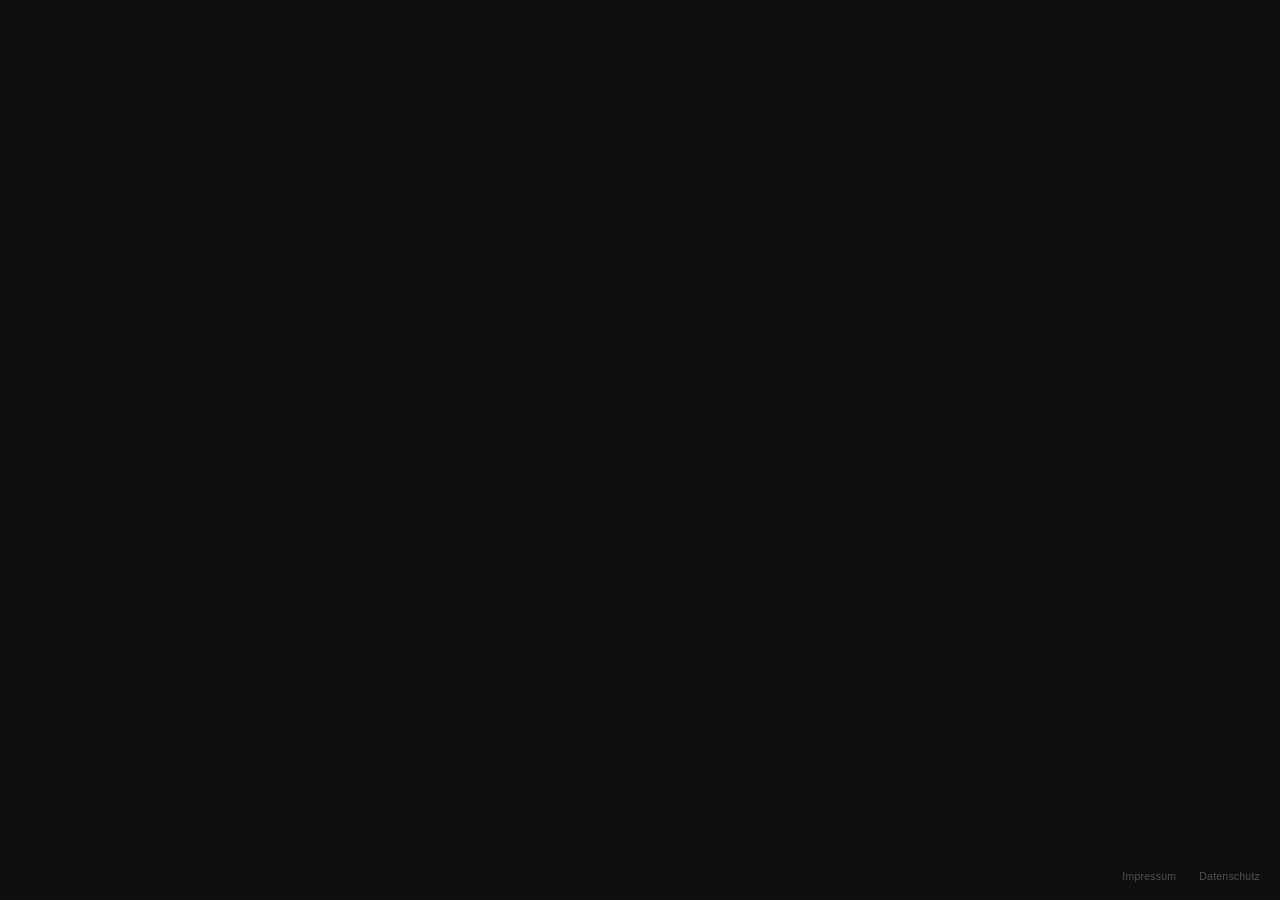
==== index.html @ 7e856eea "Personalize page-0 heading; fix image path to absolute" ====
﻿<!DOCTYPE html>
<html lang="de">
<head>
<meta charset="UTF-8">
<meta name="viewport" content="width=device-width, initial-scale=1.0">
<title>Moritz Steinbach — Können · Dürfen · Wollen</title>
<meta name="description" content="Ein ehrlicher Blick auf Ihre KI-Initiativen. 40 Minuten, kein Pitch.">
<style>
  @font-face {
    font-family: 'Inter';
    font-style: normal;
    font-display: swap;
    font-weight: 100 900;
    src: url('fonts/inter-latin-ext-wght-normal.woff2') format('woff2-variations');
    unicode-range: U+0100-02BA,U+02BD-02C5,U+02C7-02CC,U+02CE-02D7,U+02DD-02FF,U+0304,U+0308,U+0329,U+1D00-1DBF,U+1E00-1E9F,U+1EF2-1EFF,U+2020,U+20A0-20AB,U+20AD-20C0,U+2113,U+2C60-2C7F,U+A720-A7FF;
  }
  @font-face {
    font-family: 'Inter';
    font-style: normal;
    font-display: swap;
    font-weight: 100 900;
    src: url('fonts/inter-latin-wght-normal.woff2') format('woff2-variations');
    unicode-range: U+0000-00FF,U+0131,U+0152-0153,U+02BB-02BC,U+02C6,U+02DA,U+02DC,U+0304,U+0308,U+0329,U+2000-206F,U+20AC,U+2122,U+2191,U+2193,U+2212,U+2215,U+FEFF,U+FFFD;
  }
  * { margin: 0; padding: 0; box-sizing: border-box; }
  body { background: #0d0e10; transition: background-color 280ms ease; overflow: hidden; height: 100%; }
  html { height: 100%; }
  body::-webkit-scrollbar { display: none; }
  body { scrollbar-width: none; }
  #root { width: 100%; overflow-x: hidden; }
  ::selection { background: var(--sel, rgba(212,165,116,0.25)); }
  @keyframes satz-word-reveal {
    from { opacity: 0; transform: translateY(6px); }
    to   { opacity: 1; transform: translateY(0); }
  }
  @keyframes scroll-hint-bob {
    0%, 100% { transform: translateY(0); opacity: 1; }
    50%       { transform: translateY(5px); opacity: 0.6; }
  }
  @keyframes bubble-pop {
    0%   { transform: scale(0.55) translateY(8px); opacity: 0; }
    70%  { transform: scale(1.06) translateY(-2px); opacity: 1; }
    100% { transform: scale(1)    translateY(0);    opacity: 1; }
  }
  @keyframes s3-fade-up {
    from { opacity: 0; transform: translateY(28px); }
    to   { opacity: 1; transform: translateY(0); }
  }
  /* Dezenter Legal-Footer — fixed, sichtbar auf allen Pages, unaufdringlich */
  #legal-footer {
    position: fixed;
    bottom: 14px;
    right: 18px;
    z-index: 250;
    display: flex;
    align-items: center;
    gap: 8px;
    font-family: 'Inter', sans-serif;
    font-size: 10.5px;
    font-weight: 400;
    letter-spacing: 0.02em;
    color: rgba(180,175,162,0.42);
    pointer-events: auto;
    user-select: none;
  }
  #legal-footer a {
    color: inherit;
    text-decoration: none;
    transition: color 200ms ease;
    padding: 4px 2px;
  }
  #legal-footer a:hover { color: rgba(220,215,200,0.85); }
  #legal-footer span { opacity: 0.5; }
  @media (max-width: 640px) {
    #legal-footer { bottom: 8px; right: 10px; font-size: 9.5px; }
  }
</style>
</head>
<body>
<div id="root"></div>

<footer id="legal-footer" aria-label="Rechtliches">
  <a href="/impressum.html">Impressum</a>
  <span aria-hidden="true">·</span>
  <a href="/datenschutz.html">Datenschutz</a>
</footer>

<script src="js/react.production.min.js"></script>
<script src="js/react-dom.production.min.js"></script>
<script src="js/app.js?v=3"></script>
</body>
</html>
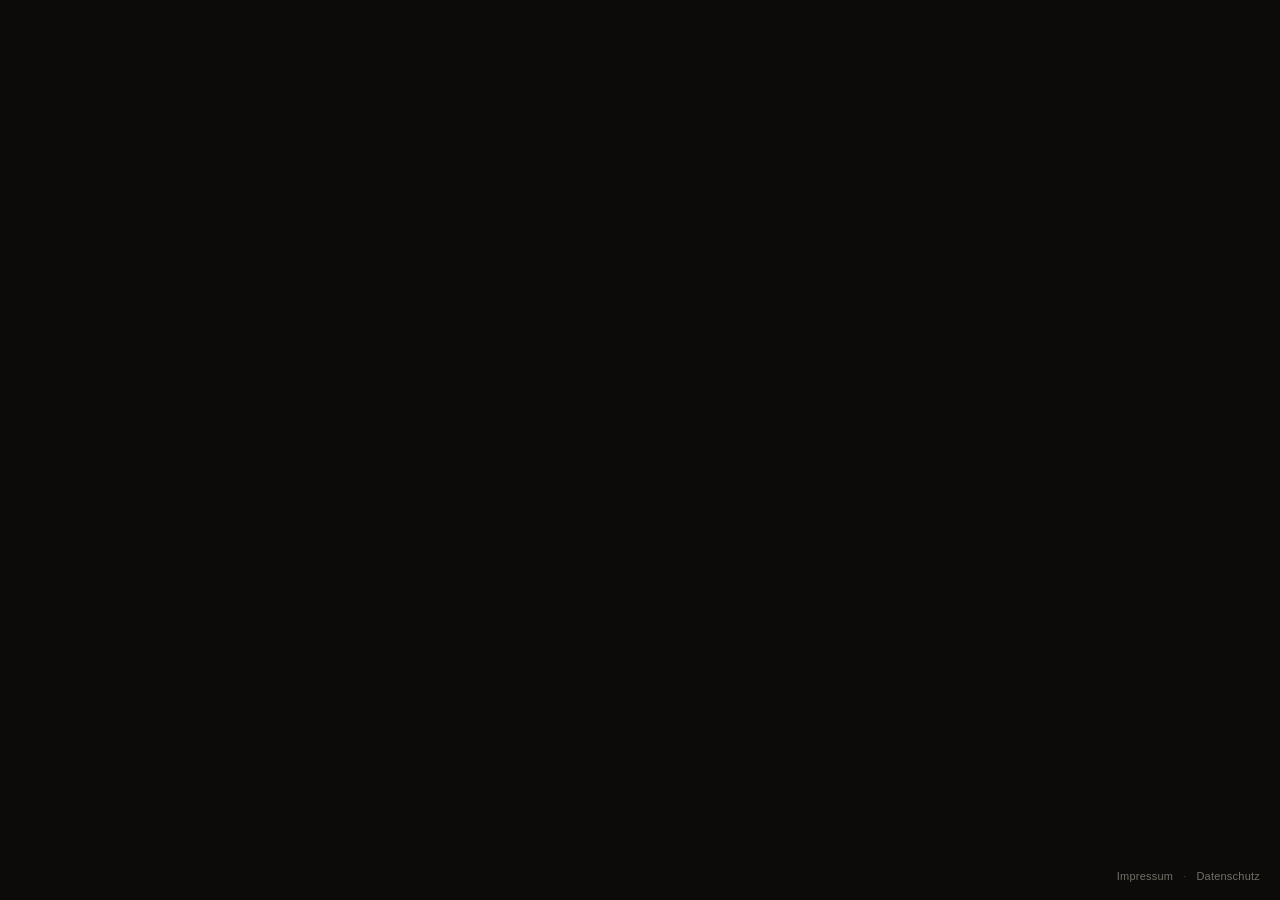
==== commit d657766f: "Design refinements: amber/gold theme, improved typography, subtle gradient - Switch default theme fr" ====
--- a/index.html
+++ b/index.html
@@ -23,7 +23,7 @@
     unicode-range: U+0000-00FF,U+0131,U+0152-0153,U+02BB-02BC,U+02C6,U+02DA,U+02DC,U+0304,U+0308,U+0329,U+2000-206F,U+20AC,U+2122,U+2191,U+2193,U+2212,U+2215,U+FEFF,U+FFFD;
   }
   * { margin: 0; padding: 0; box-sizing: border-box; }
-  body { background: #0d0e10; transition: background-color 280ms ease; overflow: hidden; height: 100%; }
+  body { background: #0c0b09; transition: background-color 280ms ease; overflow: hidden; height: 100%; }
   html { height: 100%; }
   body::-webkit-scrollbar { display: none; }
   body { scrollbar-width: none; }
@@ -56,10 +56,10 @@
     align-items: center;
     gap: 8px;
     font-family: 'Inter', sans-serif;
-    font-size: 10.5px;
-    font-weight: 400;
+    font-size: 11px;
+    font-weight: 500;
     letter-spacing: 0.02em;
-    color: rgba(180,175,162,0.42);
+    color: rgba(180,175,162,0.62);
     pointer-events: auto;
     user-select: none;
   }
@@ -69,7 +69,7 @@
     transition: color 200ms ease;
     padding: 4px 2px;
   }
-  #legal-footer a:hover { color: rgba(220,215,200,0.85); }
+  #legal-footer a:hover { color: rgba(220,215,200,0.95); }
   #legal-footer span { opacity: 0.5; }
   @media (max-width: 640px) {
     #legal-footer { bottom: 8px; right: 10px; font-size: 9.5px; }
@@ -87,6 +87,6 @@
 
 <script src="js/react.production.min.js"></script>
 <script src="js/react-dom.production.min.js"></script>
-<script src="js/app.js?v=3"></script>
+<script src="js/app.js?v=4"></script>
 </body>
 </html>
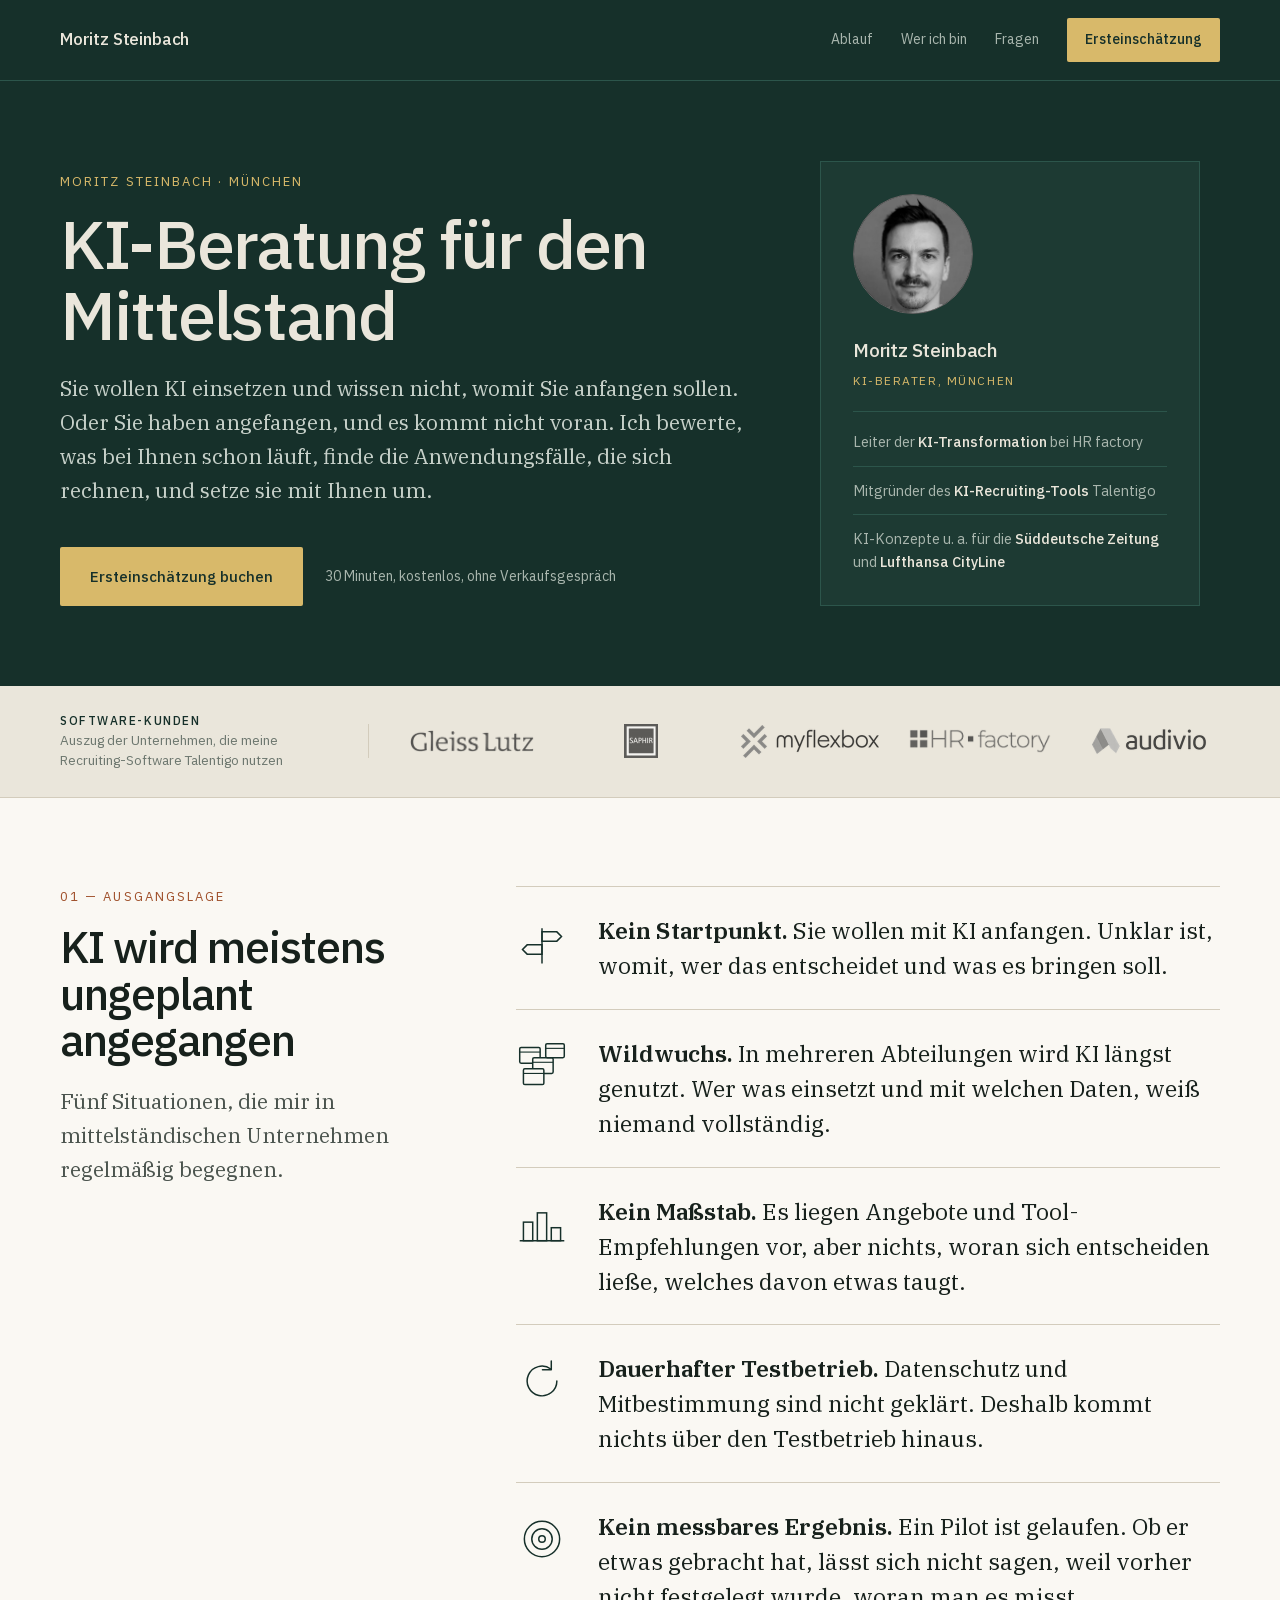
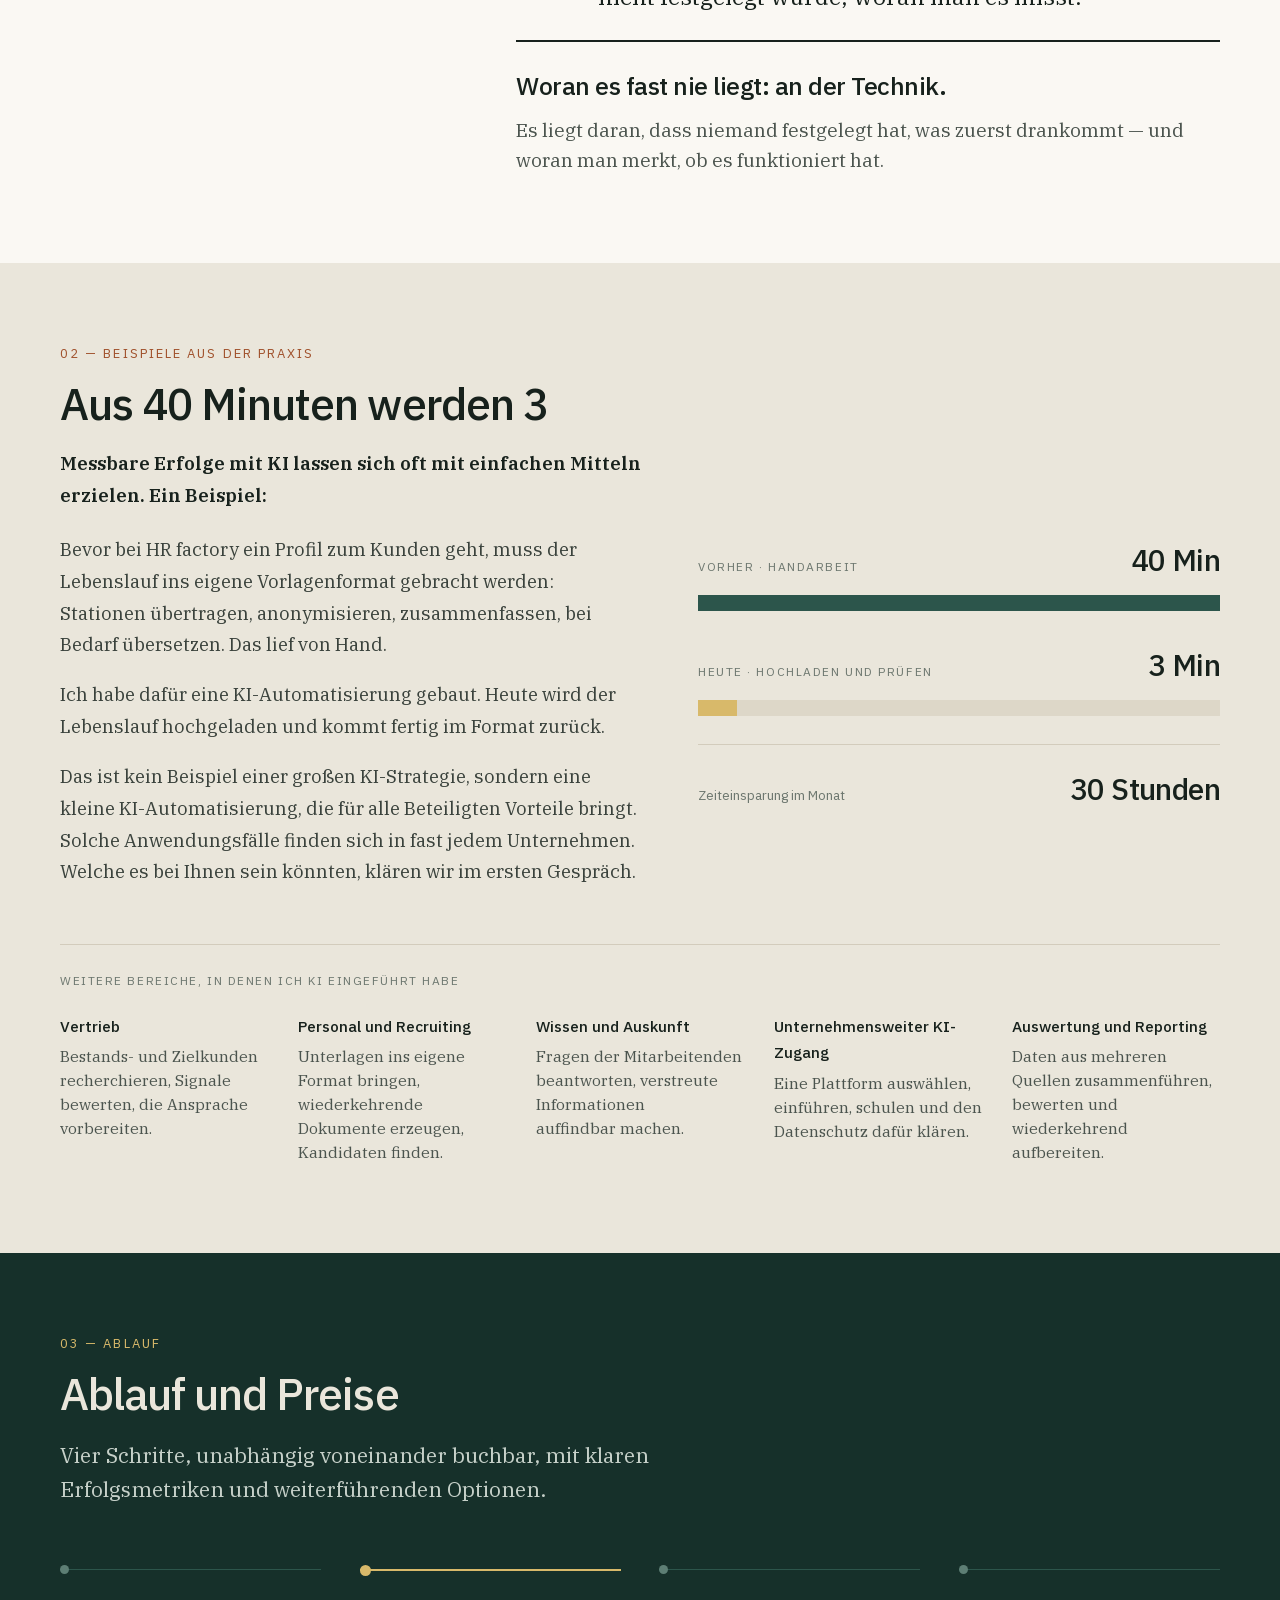
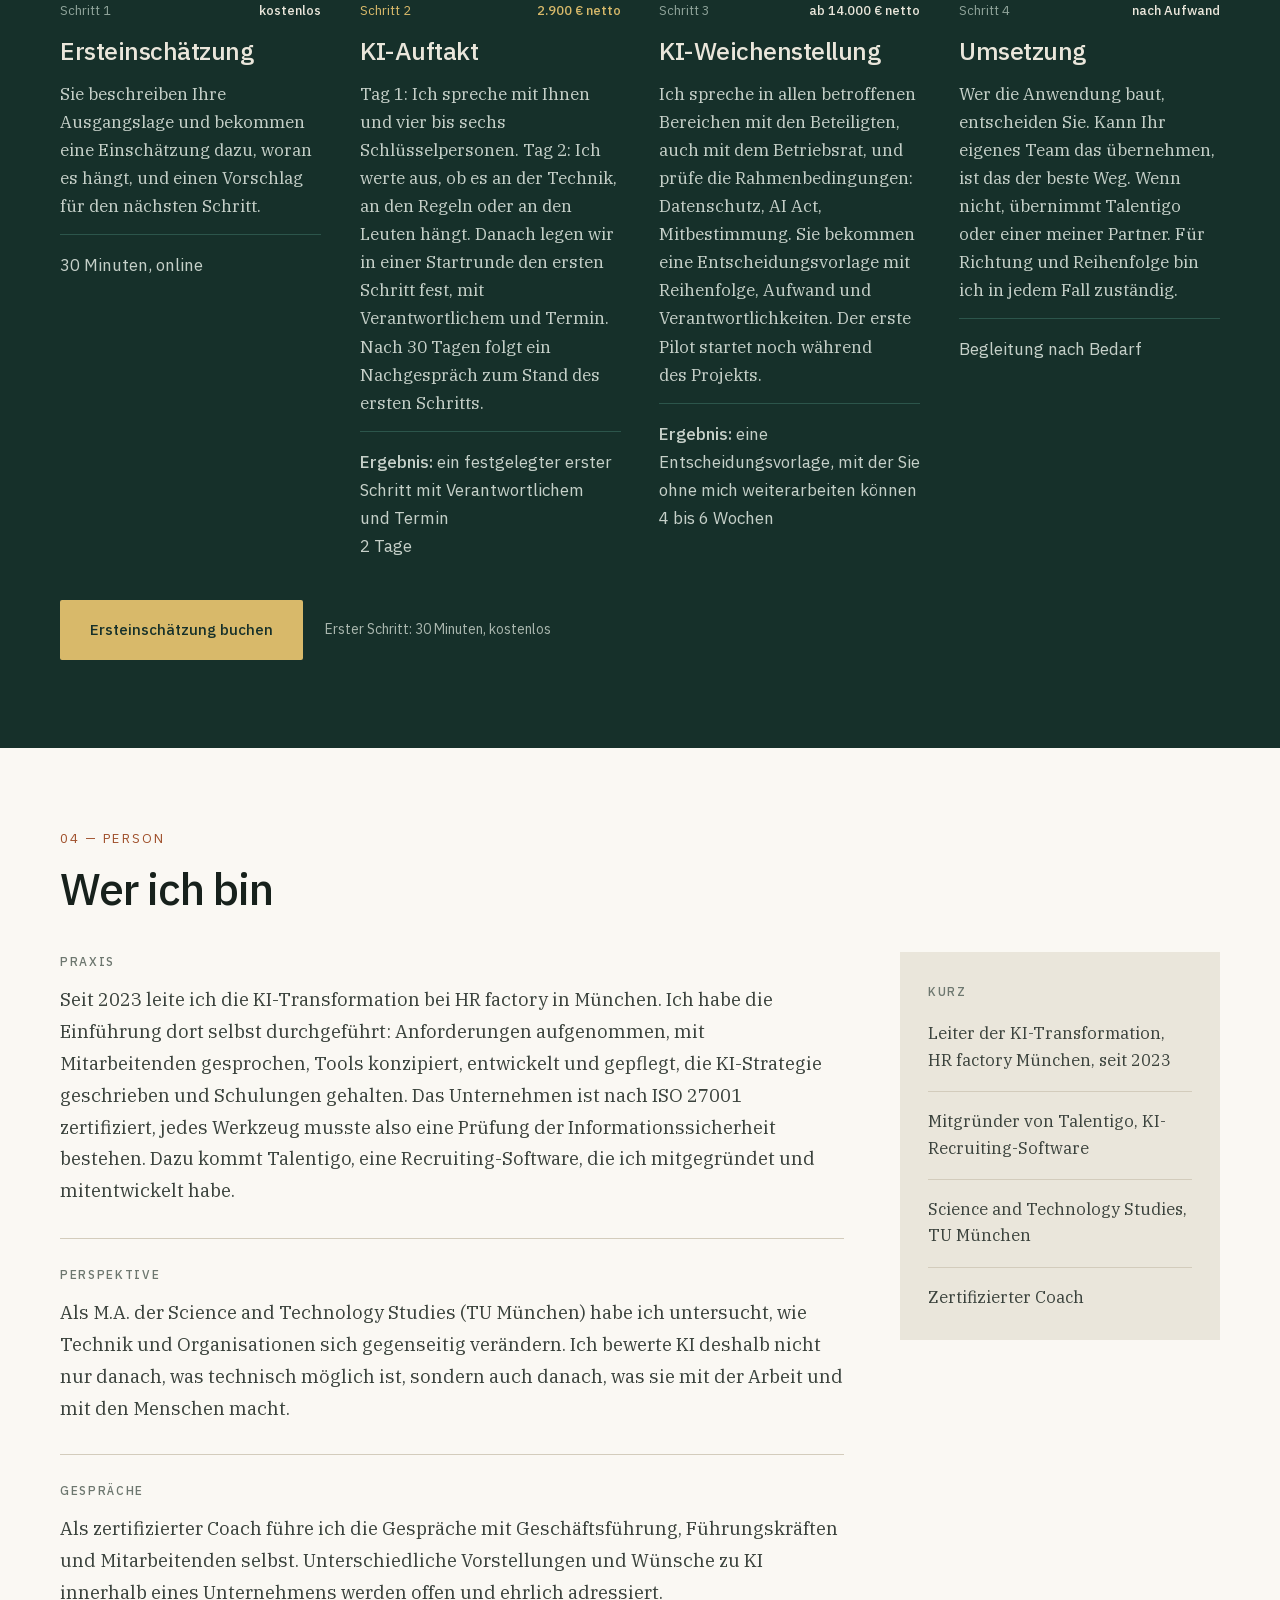
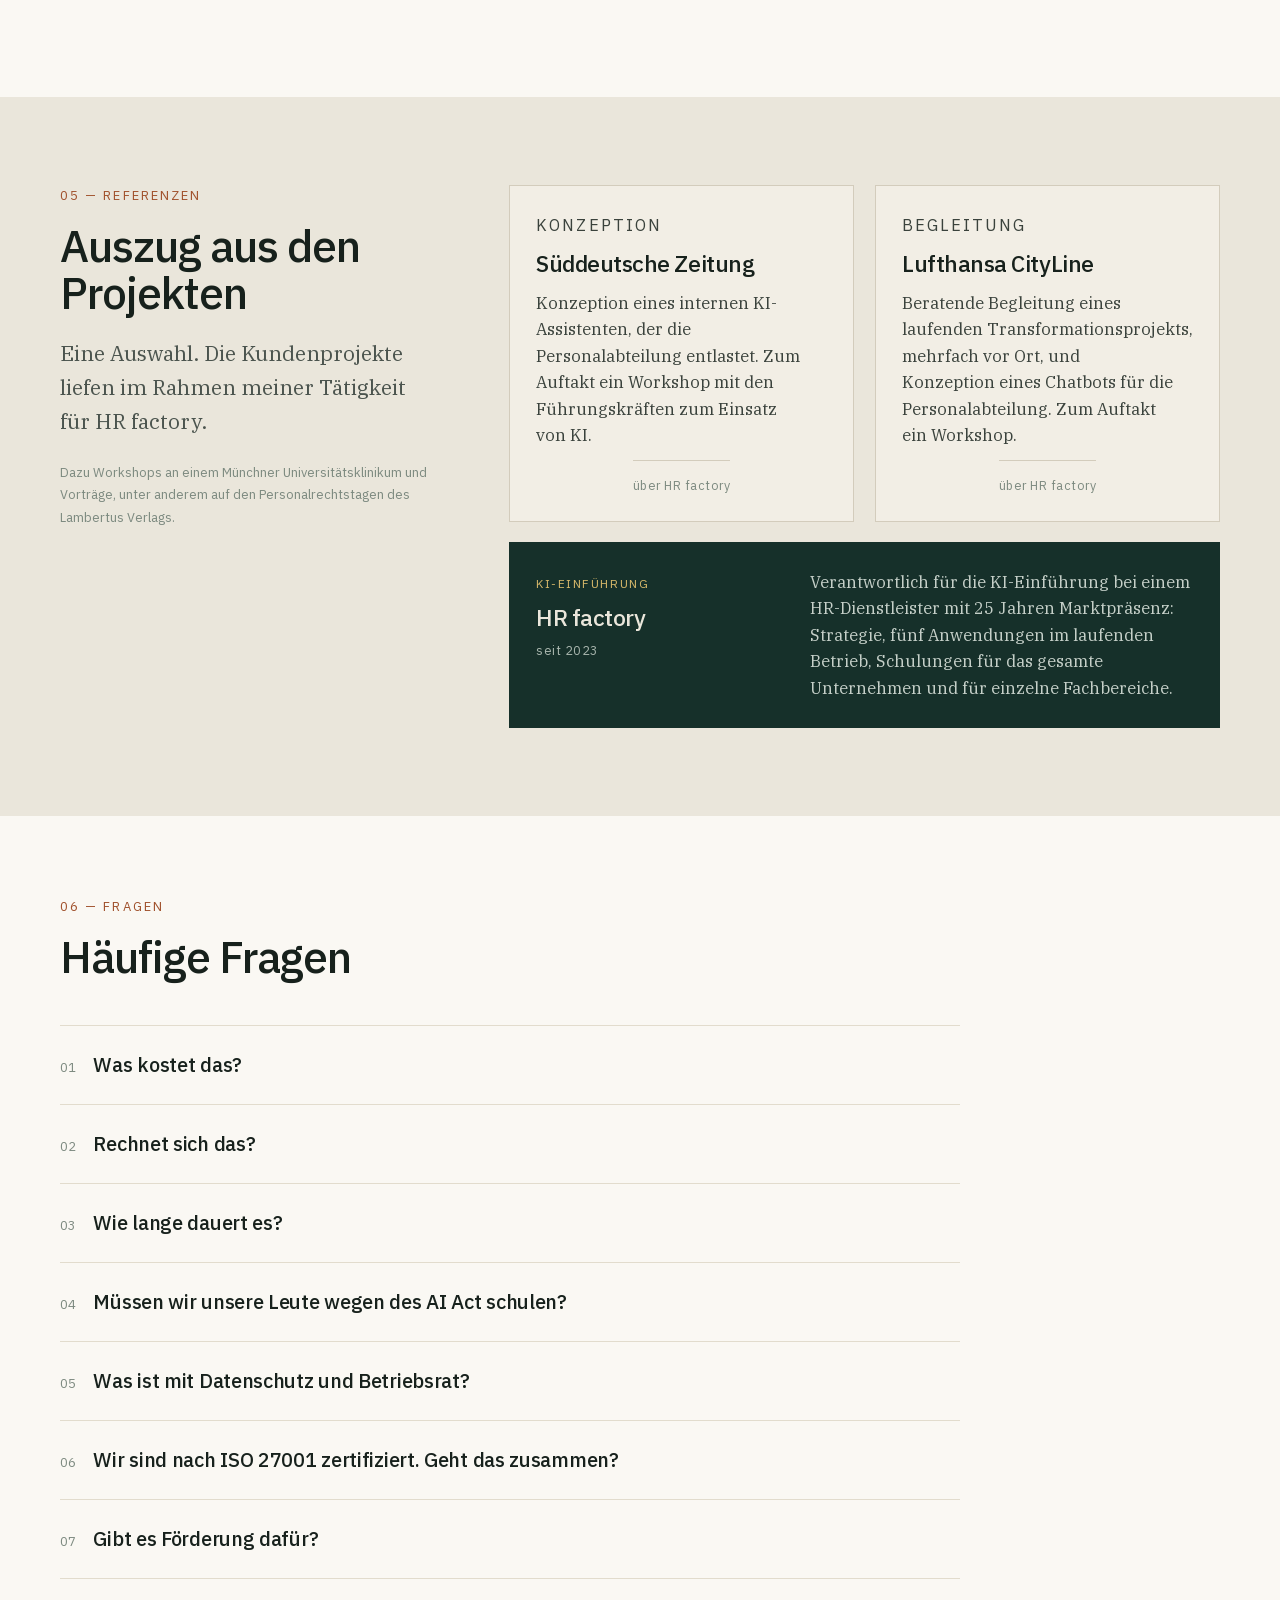
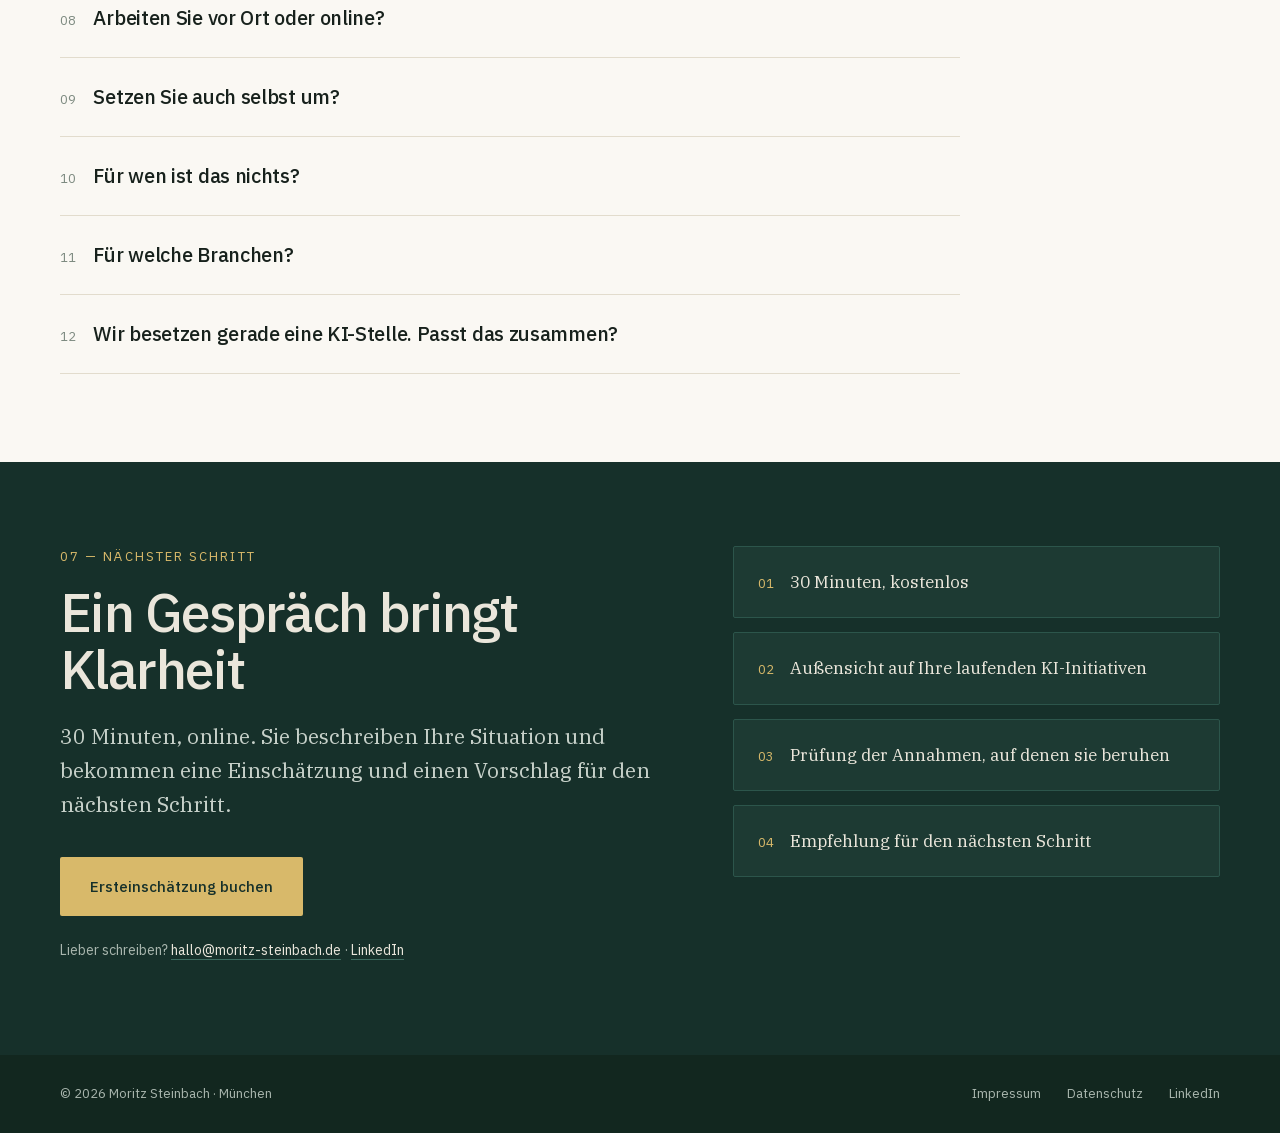
==== commit c9e265b6: "Neue Startseite: statisches HTML statt React Ersetzt die React-Fassung durch eine handgeschriebene, " ====
--- a/index.html
+++ b/index.html
@@ -1,92 +1,476 @@
-﻿<!DOCTYPE html>
+<!DOCTYPE html>
 <html lang="de">
 <head>
 <meta charset="UTF-8">
-<meta name="viewport" content="width=device-width, initial-scale=1.0">
-<title>Moritz Steinbach — Können · Dürfen · Wollen</title>
-<meta name="description" content="Ein ehrlicher Blick auf Ihre KI-Initiativen. 40 Minuten, kein Pitch.">
-<style>
-  @font-face {
-    font-family: 'Inter';
-    font-style: normal;
-    font-display: swap;
-    font-weight: 100 900;
-    src: url('fonts/inter-latin-ext-wght-normal.woff2') format('woff2-variations');
-    unicode-range: U+0100-02BA,U+02BD-02C5,U+02C7-02CC,U+02CE-02D7,U+02DD-02FF,U+0304,U+0308,U+0329,U+1D00-1DBF,U+1E00-1E9F,U+1EF2-1EFF,U+2020,U+20A0-20AB,U+20AD-20C0,U+2113,U+2C60-2C7F,U+A720-A7FF;
-  }
-  @font-face {
-    font-family: 'Inter';
-    font-style: normal;
-    font-display: swap;
-    font-weight: 100 900;
-    src: url('fonts/inter-latin-wght-normal.woff2') format('woff2-variations');
-    unicode-range: U+0000-00FF,U+0131,U+0152-0153,U+02BB-02BC,U+02C6,U+02DA,U+02DC,U+0304,U+0308,U+0329,U+2000-206F,U+20AC,U+2122,U+2191,U+2193,U+2212,U+2215,U+FEFF,U+FFFD;
-  }
-  * { margin: 0; padding: 0; box-sizing: border-box; }
-  body { background: #0c0b09; transition: background-color 280ms ease; overflow: hidden; height: 100%; }
-  html { height: 100%; }
-  body::-webkit-scrollbar { display: none; }
-  body { scrollbar-width: none; }
-  #root { width: 100%; overflow-x: hidden; }
-  ::selection { background: var(--sel, rgba(212,165,116,0.25)); }
-  @keyframes satz-word-reveal {
-    from { opacity: 0; transform: translateY(6px); }
-    to   { opacity: 1; transform: translateY(0); }
-  }
-  @keyframes scroll-hint-bob {
-    0%, 100% { transform: translateY(0); opacity: 1; }
-    50%       { transform: translateY(5px); opacity: 0.6; }
-  }
-  @keyframes bubble-pop {
-    0%   { transform: scale(0.55) translateY(8px); opacity: 0; }
-    70%  { transform: scale(1.06) translateY(-2px); opacity: 1; }
-    100% { transform: scale(1)    translateY(0);    opacity: 1; }
-  }
-  @keyframes s3-fade-up {
-    from { opacity: 0; transform: translateY(28px); }
-    to   { opacity: 1; transform: translateY(0); }
-  }
-  /* Dezenter Legal-Footer — fixed, sichtbar auf allen Pages, unaufdringlich */
-  #legal-footer {
-    position: fixed;
-    bottom: 14px;
-    right: 18px;
-    z-index: 250;
-    display: flex;
-    align-items: center;
-    gap: 8px;
-    font-family: 'Inter', sans-serif;
-    font-size: 11px;
-    font-weight: 500;
-    letter-spacing: 0.02em;
-    color: rgba(180,175,162,0.62);
-    pointer-events: auto;
-    user-select: none;
-  }
-  #legal-footer a {
-    color: inherit;
-    text-decoration: none;
-    transition: color 200ms ease;
-    padding: 4px 2px;
-  }
-  #legal-footer a:hover { color: rgba(220,215,200,0.95); }
-  #legal-footer span { opacity: 0.5; }
-  @media (max-width: 640px) {
-    #legal-footer { bottom: 8px; right: 10px; font-size: 9.5px; }
-  }
-</style>
+<meta name="viewport" content="width=device-width, initial-scale=1">
+<title>KI-Beratung für den Mittelstand | Moritz Steinbach</title>
+<meta name="description" content="KI-Beratung für mittelständische Unternehmen: Analyse, woran die KI-Einführung hängt, KI-Auftakt in zwei Tagen, Ersteinschätzung kostenlos. Moritz Steinbach, München.">
+<link rel="canonical" href="https://moritz-steinbach.de/">
+<meta property="og:type" content="website">
+<meta property="og:locale" content="de_DE">
+<meta property="og:url" content="https://moritz-steinbach.de/">
+<meta property="og:title" content="KI-Beratung für den Mittelstand | Moritz Steinbach">
+<meta property="og:description" content="Analyse, woran die KI-Einführung im Unternehmen hängt. Ersteinschätzung, 30 Minuten, kostenlos.">
+<meta property="og:image" content="https://moritz-steinbach.de/images/moritz.png">
+<meta name="twitter:card" content="summary_large_image">
+<meta name="theme-color" content="#16302a">
+<link rel="icon" href="/favicon.svg" type="image/svg+xml">
+<link rel="preload" href="fonts/ibm-plex-sans.woff2" as="font" type="font/woff2" crossorigin>
+<link rel="preload" href="fonts/ibm-plex-serif-400.woff2" as="font" type="font/woff2" crossorigin>
+<link rel="stylesheet" href="css/site.css?v=6">
+<script>if("IntersectionObserver"in window&&!matchMedia("(prefers-reduced-motion:reduce)").matches){document.documentElement.classList.add("js-reveal");setTimeout(function(){if(!window.__rv)document.documentElement.classList.remove("js-reveal")},2500)}</script>
 </head>
 <body>
-<div id="root"></div>
-
-<footer id="legal-footer" aria-label="Rechtliches">
-  <a href="/impressum.html">Impressum</a>
-  <span aria-hidden="true">·</span>
-  <a href="/datenschutz.html">Datenschutz</a>
-</footer>
-
-<script src="js/react.production.min.js"></script>
-<script src="js/react-dom.production.min.js"></script>
-<script src="js/app.js?v=4"></script>
+<a class="skip-link" href="#inhalt">Zum Inhalt springen</a>
+<nav class="nav" aria-label="Hauptnavigation">
+    <div class="wrap nav-in">
+      <a class="nav-name" href="#oben">Moritz Steinbach</a>
+      <div class="nav-links">
+        <a href="#ablauf">Ablauf</a>
+        <a href="#ueber">Wer ich bin</a>
+        <a href="#faq">Fragen</a>
+        <a class="nav-cta" href="https://calendly.com/hallo-moritz-steinbach/30min" data-cal>Ersteinschätzung</a>
+      </div>
+    </div>
+  </nav>
+  <header class="dark" id="oben">
+    <div class="wrap hero-in">
+      <div class="hero-text">
+        <p class="eyebrow">Moritz Steinbach · München</p>
+        <h1>KI-Beratung für den Mittelstand</h1>
+        <p class="lead">Sie wollen KI einsetzen und wissen nicht, womit Sie anfangen sollen. Oder Sie haben angefangen, und es kommt nicht voran. Ich bewerte, was bei Ihnen schon läuft, finde die Anwendungsfälle, die sich rechnen, und setze sie mit Ihnen um.</p>
+        <div class="cta-row">
+          <a class="btn" href="https://calendly.com/hallo-moritz-steinbach/30min" data-cal>Ersteinschätzung buchen</a>
+          <span class="cta-note">30 Minuten, kostenlos, ohne Verkaufsgespräch</span>
+        </div>
+      </div>
+      <aside class="hero-card">
+        <img class="hero-avatar" src="images/moritz.webp" width="480" height="600" alt="Porträt von Moritz Steinbach">
+        <p class="hc-name">Moritz Steinbach</p>
+        <p class="hc-role">KI-Berater, München</p>
+        <p class="hc-row">Leiter der <b>KI-Transformation</b> bei HR&nbsp;factory</p>
+        <p class="hc-row">Mitgründer des <b>KI-Recruiting-Tools</b> Talentigo</p>
+        <p class="hc-row">KI-Konzepte u.&nbsp;a. für die <b>Süddeutsche Zeitung</b> und <b>Lufthansa CityLine</b></p>
+      </aside>
+    </div>
+  </header>
+
+  <section class="proof" aria-label="Software-Kunden">
+    <div class="wrap proof-wrap">
+      <div class="logo-band">
+        <p class="proof-label">Software-Kunden<br><span>Auszug der Unternehmen, die meine Recruiting-Software Talentigo nutzen</span></p>
+        <div class="logo-row">
+          <img src="images/logos/logo-gleisslutz.webp" width="124" height="22" loading="lazy" decoding="async" alt="Gleiss Lutz">
+          <img class="logo-mark" src="images/logos/logo-saphir.webp" width="34" height="34" loading="lazy" decoding="async" alt="SAPHIR">
+          <img src="images/logos/myflexbox.webp" width="138" height="33" loading="lazy" decoding="async" alt="MyFlexbox">
+          <img src="images/logos/logo-hr-factory.webp" width="170" height="28" loading="lazy" decoding="async" alt="HR factory">
+          <img src="images/logos/logo-audivio.webp" width="116" height="26" loading="lazy" decoding="async" alt="Audivio">
+        </div>
+      </div>
+    </div>
+  </section>
+
+  <main id="inhalt">
+
+  <!-- ═══ 01 AUSGANGSLAGE ═══ -->
+  <section aria-labelledby="h-lage">
+    <div class="wrap sect">
+      <div class="ref-split">
+        <div class="ref-split-l haftend">
+          <p class="eyebrow">01 — Ausgangslage</p>
+          <h2 id="h-lage">KI wird meistens ungeplant angegangen</h2>
+          <p class="lead">Fünf Situationen, die mir in mittelständischen Unternehmen regelmäßig begegnen.</p>
+        </div>
+        <div class="lagen">
+        <div class="satz">
+          <svg class="satz-ic" viewBox="0 0 56 56" width="52" height="52" fill="none"
+               stroke="currentColor" stroke-width="1.6" aria-hidden="true"><path d="M28 50V12"/><path d="M28 16h16l5 5-5 5H28z"/><path d="M28 30H12l-5 5 5 5h16z"/></svg>
+          <p><b>Kein Startpunkt.</b> Sie wollen mit KI anfangen. Unklar ist, womit, wer das entscheidet und was es bringen soll.</p>
+        </div>
+        <div class="satz">
+          <svg class="satz-ic" viewBox="0 0 56 56" width="52" height="52" fill="none"
+               stroke="currentColor" stroke-width="1.6" aria-hidden="true"><rect x="4" y="8" width="22" height="17" rx="1.5" fill="var(--cream)"/><path d="M4 13h22" stroke-width="1.2"/><rect x="18" y="19" width="22" height="17" rx="1.5" fill="var(--cream)"/><path d="M18 24h22" stroke-width="1.2"/><rect x="8" y="31" width="22" height="17" rx="1.5" fill="var(--cream)"/><path d="M8 36h22" stroke-width="1.2"/><rect x="32" y="4" width="20" height="15" rx="1.5" fill="var(--cream)"/><path d="M32 9h20" stroke-width="1.2"/></svg>
+          <p><b>Wildwuchs.</b> In mehreren Abteilungen wird KI längst genutzt. Wer was einsetzt und mit welchen Daten, weiß niemand vollständig.</p>
+        </div>
+        <div class="satz">
+          <svg class="satz-ic" viewBox="0 0 56 56" width="52" height="52" fill="none"
+               stroke="currentColor" stroke-width="1.6" aria-hidden="true"><rect x="8" y="26" width="10" height="20"/><rect x="23" y="16" width="10" height="30"/><rect x="38" y="32" width="10" height="14"/><path d="M4 46h48"/></svg>
+          <p><b>Kein Maßstab.</b> Es liegen Angebote und Tool-Empfehlungen vor, aber nichts, woran sich entscheiden ließe, welches davon etwas taugt.</p>
+        </div>
+        <div class="satz">
+          <svg class="satz-ic" viewBox="0 0 56 56" width="52" height="52" fill="none"
+               stroke="currentColor" stroke-width="1.6" aria-hidden="true"><path d="M44 28a16 16 0 1 1-6.5-12.9" stroke-linecap="round"/><path d="M38 6.5v9.5h-9.5" stroke-linecap="round" stroke-linejoin="round"/></svg>
+          <p><b>Dauerhafter Testbetrieb.</b> Datenschutz und Mitbestimmung sind nicht geklärt. Deshalb kommt nichts über den Testbetrieb hinaus.</p>
+        </div>
+        <div class="satz">
+          <svg class="satz-ic" viewBox="0 0 56 56" width="52" height="52" fill="none"
+               stroke="currentColor" stroke-width="1.6" aria-hidden="true"><circle cx="28" cy="28" r="19"/><circle cx="28" cy="28" r="11"/><circle cx="28" cy="28" r="3.5"/></svg>
+          <p><b>Kein messbares Ergebnis.</b> Ein Pilot ist gelaufen. Ob er etwas gebracht hat, lässt sich nicht sagen, weil vorher nicht festgelegt wurde, woran man es misst.</p>
+        </div>
+          <div class="these">
+            <p class="these-kopf">Woran es fast nie liegt: an der Technik.</p>
+            <p>Es liegt daran, dass niemand festgelegt hat, was zuerst drankommt — und woran man merkt, ob es funktioniert hat.</p>
+          </div>
+        </div>
+      </div>
+    </div>
+  </section>
+
+  <!-- ═══ 02 BEISPIEL ═══ -->
+  <section class="panel" aria-labelledby="h-bsp">
+    <div class="wrap sect">
+      <div class="narrow" style="max-width:58ch">
+        <p class="eyebrow">02 — Beispiele aus der Praxis</p>
+        <h2 id="h-bsp">Aus 40 Minuten werden 3</h2>
+        <p class="lead lead-fett">Messbare Erfolge mit KI lassen sich oft mit einfachen Mitteln erzielen. Ein Beispiel:</p>
+      </div>
+      <div class="bsp">
+        <div class="bsp-text">
+          <p>Bevor bei HR&nbsp;factory ein Profil zum Kunden geht, muss der Lebenslauf ins eigene Vorlagenformat gebracht werden: Stationen übertragen, anonymisieren, zusammenfassen, bei Bedarf übersetzen. Das lief von Hand.</p>
+          <p>Ich habe dafür eine KI-Automatisierung gebaut. Heute wird der Lebenslauf hochgeladen und kommt fertig im Format zurück.</p>
+          <p>Das ist kein Beispiel einer großen KI-Strategie, sondern eine kleine KI-Automatisierung, die für alle Beteiligten Vorteile bringt. Solche Anwendungsfälle finden sich in fast jedem Unternehmen. Welche es bei Ihnen sein könnten, klären wir im ersten Gespräch.</p>
+        </div>
+        <figure class="balken">
+          <div class="bk">
+            <div class="bk-top"><span class="bk-lab">Vorher · Handarbeit</span><span class="bk-val">40 Min</span></div>
+            <div class="bk-bar bk-voll"></div>
+          </div>
+          <div class="bk">
+            <div class="bk-top"><span class="bk-lab">Heute · hochladen und prüfen</span><span class="bk-val">3 Min</span></div>
+            <div class="bk-bar bk-track"><div class="bk-fill"></div></div>
+          </div>
+          <figcaption><span class="bk-lab">Zeiteinsparung im Monat</span><span class="bk-val">30 Stunden</span></figcaption>
+        </figure>
+      </div>
+      <div class="auch">
+        <p class="auch-label">Weitere Bereiche, in denen ich KI eingeführt habe</p>
+        <div class="auch-liste">
+          <div><p class="auch-name">Vertrieb</p><p>Bestands- und Zielkunden recherchieren, Signale bewerten, die Ansprache vorbereiten.</p></div>
+          <div><p class="auch-name">Personal und Recruiting</p><p>Unterlagen ins eigene Format bringen, wiederkehrende Dokumente erzeugen, Kandidaten finden.</p></div>
+          <div><p class="auch-name">Wissen und Auskunft</p><p>Fragen der Mitarbeitenden beantworten, verstreute Informationen auffindbar machen.</p></div>
+          <div><p class="auch-name">Unternehmensweiter KI-Zugang</p><p>Eine Plattform auswählen, einführen, schulen und den Datenschutz dafür klären.</p></div>
+          <div><p class="auch-name">Auswertung und Reporting</p><p>Daten aus mehreren Quellen zusammenführen, bewerten und wiederkehrend aufbereiten.</p></div>
+        </div>
+      </div>
+    </div>
+  </section>
+
+  <!-- ═══ 03 ABLAUF ═══ -->
+  <section id="ablauf" class="dark" aria-labelledby="h-ablauf">
+    <div class="wrap sect">
+      <div class="narrow">
+        <p class="eyebrow">03 — Ablauf</p>
+        <h2 id="h-ablauf">Ablauf und Preise</h2>
+        <p class="lead">Vier Schritte, unabhängig voneinander buchbar, mit klaren Erfolgsmetriken und weiterführenden Optionen.</p>
+      </div>
+      <div class="achse">
+        <article class="ax">
+          <div class="ax-top"><span>Schritt 1</span><b>kostenlos</b></div>
+          <h3 lang="de">Ersteinschätzung</h3>
+          <p>Sie beschreiben Ihre Ausgangslage und bekommen eine Einschätzung dazu, woran es hängt, und einen Vorschlag für den nächsten Schritt.</p>
+          <p class="ax-foot">30 Minuten, online</p>
+        </article>
+        <article class="ax ax-hi">
+          <div class="ax-top"><span>Schritt 2</span><b>2.900 € netto</b></div>
+          <h3 lang="de">KI-Auftakt</h3>
+          <p>Tag 1: Ich spreche mit Ihnen und vier bis sechs Schlüsselpersonen. Tag 2: Ich werte aus, ob es an der Technik, an den Regeln oder an den Leuten hängt. Danach legen wir in einer Startrunde den ersten Schritt fest, mit Verantwortlichem und Termin. Nach 30 Tagen folgt ein Nachgespräch zum Stand des ersten Schritts.</p>
+          <p class="ax-foot"><b>Ergebnis:</b> ein festgelegter erster Schritt mit Verantwortlichem und Termin<br>2 Tage</p>
+        </article>
+        <article class="ax">
+          <div class="ax-top"><span>Schritt 3</span><b>ab 14.000 € netto</b></div>
+          <h3 lang="de">KI-Weichenstellung</h3>
+          <p>Ich spreche in allen betroffenen Bereichen mit den Beteiligten, auch mit dem Betriebsrat, und prüfe die Rahmenbedingungen: Datenschutz, AI Act, Mitbestimmung. Sie bekommen eine Entscheidungsvorlage mit Reihenfolge, Aufwand und Verantwortlichkeiten. Der erste Pilot startet noch während des Projekts.</p>
+          <p class="ax-foot"><b>Ergebnis:</b> eine Entscheidungsvorlage, mit der Sie ohne mich weiterarbeiten können<br>4 bis 6 Wochen</p>
+        </article>
+        <article class="ax">
+          <div class="ax-top"><span>Schritt 4</span><b>nach Aufwand</b></div>
+          <h3 lang="de">Umsetzung</h3>
+          <p>Wer die Anwendung baut, entscheiden Sie. Kann Ihr eigenes Team das übernehmen, ist das der beste Weg. Wenn nicht, übernimmt Talentigo oder einer meiner Partner. Für Richtung und Reihenfolge bin ich in jedem Fall zuständig.</p>
+          <p class="ax-foot">Begleitung nach Bedarf</p>
+        </article>
+      </div>
+      <div class="cta-row">
+        <a class="btn" href="https://calendly.com/hallo-moritz-steinbach/30min" data-cal>Ersteinschätzung buchen</a>
+        <span class="cta-note">Erster Schritt: 30 Minuten, kostenlos</span>
+      </div>
+    </div>
+  </section>
+
+  <!-- ═══ 03 WER ICH BIN ═══ -->
+  <section id="ueber" aria-labelledby="h-ueber">
+    <div class="wrap sect">
+      <div class="narrow" style="max-width:56ch">
+        <p class="eyebrow">04 — Person</p>
+        <h2 id="h-ueber">Wer ich bin</h2>
+      </div>
+      <div class="bio-wrap">
+      <div class="bio-blocks">
+        <div class="bio-block">
+          <p class="bio-label">Praxis</p>
+          <p>Seit 2023 leite ich die KI-Transformation bei HR&nbsp;factory in München. Ich habe die Einführung dort selbst durchgeführt: Anforderungen aufgenommen, mit Mitarbeitenden gesprochen, Tools konzipiert, entwickelt und gepflegt, die KI-Strategie geschrieben und Schulungen gehalten. Das Unternehmen ist nach ISO&nbsp;27001 zertifiziert, jedes Werkzeug musste also eine Prüfung der Informationssicherheit bestehen. Dazu kommt Talentigo, eine Recruiting-Software, die ich mitgegründet und mitentwickelt habe.</p>
+        </div>
+        <div class="bio-block">
+          <p class="bio-label">Perspektive</p>
+          <p>Als M.A. der Science and Technology Studies (TU München) habe ich untersucht, wie Technik und Organisationen sich gegenseitig verändern. Ich bewerte KI deshalb nicht nur danach, was technisch möglich ist, sondern auch danach, was sie mit der Arbeit und mit den Menschen macht.</p>
+        </div>
+        <div class="bio-block">
+          <p class="bio-label">Gespräche</p>
+          <p>Als zertifizierter Coach führe ich die Gespräche mit Geschäftsführung, Führungskräften und Mitarbeitenden selbst. Unterschiedliche Vorstellungen und Wünsche zu KI innerhalb eines Unternehmens werden offen und ehrlich adressiert.</p>
+        </div>
+      </div>
+      <aside class="kurz">
+        <p class="kurz-label">Kurz</p>
+        <p>Leiter der KI-Transformation, HR&nbsp;factory München, seit 2023</p>
+        <p>Mitgründer von Talentigo, KI-Recruiting-Software</p>
+        <p>Science and Technology Studies, TU München</p>
+        <p>Zertifizierter Coach</p>
+      </aside>
+      </div>
+    </div>
+  </section>
+
+  <!-- ═══ 04 REFERENZEN ═══ -->
+  <section class="panel" aria-labelledby="h-refs">
+    <div class="wrap sect">
+      <div class="ref-split">
+        <div class="ref-split-l">
+          <p class="eyebrow">05 — Referenzen</p>
+          <h2 id="h-refs">Auszug aus den Projekten</h2>
+          <p class="lead">Eine Auswahl. Die Kundenprojekte liefen im Rahmen meiner Tätigkeit für HR&nbsp;factory.</p>
+          <p class="small" style="margin-top:24px">Dazu Workshops an einem Münchner Universitätsklinikum und Vorträge, unter anderem auf den Personalrechtstagen des Lambertus Verlags.</p>
+        </div>
+        <div class="ref-cards">
+          <article class="ref-card">
+            <p class="ref-kick">Konzeption</p>
+            <h3>Süddeutsche Zeitung</h3>
+            <p>Konzeption eines internen KI-Assistenten, der die Personalabteilung entlastet. Zum Auftakt ein Workshop mit den Führungskräften zum Einsatz von KI.</p>
+            <p class="ref-via">über HR&nbsp;factory</p>
+          </article>
+          <article class="ref-card">
+            <p class="ref-kick">Begleitung</p>
+            <h3>Lufthansa CityLine</h3>
+            <p>Beratende Begleitung eines laufenden Transformationsprojekts, mehrfach vor Ort, und Konzeption eines Chatbots für die Personalabteilung. Zum Auftakt ein Workshop.</p>
+            <p class="ref-via">über HR&nbsp;factory</p>
+          </article>
+          <article class="ref-card ref-dunkel">
+            <div class="ref-kopf">
+              <p class="ref-kick">KI-Einführung</p>
+              <h3>HR&nbsp;factory</h3>
+              <p class="ref-via">seit 2023</p>
+            </div>
+            <p>Verantwortlich für die KI-Einführung bei einem HR-Dienstleister mit 25 Jahren Marktpräsenz: Strategie, fünf Anwendungen im laufenden Betrieb, Schulungen für das gesamte Unternehmen und für einzelne Fachbereiche.</p>
+          </article>
+        </div>
+      </div>
+    </div>
+  </section>
+
+  <!-- ═══ 08 FAQ ═══ -->
+  <section id="faq" aria-labelledby="h-faq">
+    <div class="wrap sect">
+      <div class="narrow" style="max-width:56ch">
+        <p class="eyebrow">06 — Fragen</p>
+        <h2 id="h-faq">Häufige Fragen</h2>
+      </div>
+      <div class="faq">
+        <details>
+          <summary><span class="n">01</span><span>Was kostet das?</span></summary>
+          <div class="a"><p>Die Ersteinschätzung ist kostenlos. Der KI-Auftakt kostet 2.900 € netto. Die KI-Weichenstellung kostet ab 14.000 € netto, abhängig von Unternehmensgröße und Anzahl der Standorte. Umsetzung und Begleitung rechne ich nach Aufwand ab.</p></div>
+        </details>
+        <details>
+          <summary><span class="n">02</span><span>Rechnet sich das?</span></summary>
+          <div class="a">
+            <p>Eine Zahl nenne ich Ihnen erst, wenn ich Ihr Unternehmen gesehen habe. Vorher wäre sie erfunden.</p>
+            <p>Was ich vorher sagen kann: Die Posten, an denen ich ansetze, sind fast immer dieselben. Lizenzen für Werkzeuge, die kaum jemand benutzt. Pilotprojekte, die nie bewertet wurden und trotzdem weiterlaufen. Die Zeit von Führungskräften in Runden ohne Entscheidungsgrundlage. Und die Entlastung, die ausbleibt, solange alles im Testbetrieb hängt.</p>
+            <p>In der Ersteinschätzung sage ich Ihnen, welche dieser Posten bei Ihnen wahrscheinlich die größten sind.</p>
+          </div>
+        </details>
+        <details>
+          <summary><span class="n">03</span><span>Wie lange dauert es?</span></summary>
+          <div class="a"><p>Der KI-Auftakt umfasst zwei Tage, die sich meist über zwei bis drei Wochen verteilen. Den ersten Schritt legen wir am zweiten Tag fest, er beginnt unmittelbar danach. Die KI-Weichenstellung dauert vier bis sechs Wochen, der erste Pilot startet währenddessen.</p></div>
+        </details>
+        <details>
+          <summary><span class="n">04</span><span>Müssen wir unsere Leute wegen des AI Act schulen?</span></summary>
+          <div class="a">
+            <p>Artikel 4 der KI-Verordnung verlangt seit der Änderung vom Juli 2026, die KI-Kompetenz der Beschäftigten zu <em>fördern</em>. Ein bestimmtes Niveau müssen Sie nicht garantieren, ein eigenes Bußgeld ist dafür nicht vorgesehen. Anbieter, die mit einer Schulungspflicht und Bußgeldern werben, geben die Rechtslage nicht korrekt wieder.</p>
+            <p>Fachlich halte ich Schulungen trotzdem für sinnvoll. Welche Inhalte Ihre Mitarbeitenden brauchen, ergibt sich aus den Gesprächen.</p>
+          </div>
+        </details>
+        <details>
+          <summary><span class="n">05</span><span>Was ist mit Datenschutz und Betriebsrat?</span></summary>
+          <div class="a"><p>Beides prüfe ich früh. Ich kläre, welche Daten Sie mit welchen Werkzeugen verarbeiten dürfen, und beziehe den Betriebsrat rechtzeitig ein. Die abschließende juristische Bewertung übernimmt Ihre Kanzlei, ich bereite die Fragen so auf, dass die Prüfung wenig Zeit kostet.</p></div>
+        </details>
+        <details>
+          <summary><span class="n">06</span><span>Wir sind nach ISO&nbsp;27001 zertifiziert. Geht das zusammen?</span></summary>
+          <div class="a">
+            <p>Ja. HR&nbsp;factory ist selbst nach ISO&nbsp;27001 zertifiziert. Ich habe KI dort nicht auf der grünen Wiese eingeführt, sondern in ein bestehendes Managementsystem für Informationssicherheit.</p>
+            <p>Praktisch heißt das: Für jedes Werkzeug ist festgehalten, welche Daten hineingehen, wo sie verarbeitet werden, wer Zugriff hat und wie der Anbieter bewertet wurde. Genau daran bleiben die meisten Pilotprojekte hängen.</p>
+            <p>Diese Arbeit fällt ohnehin an, für Ihre Zertifizierung wie für den AI Act. Sie geht deutlich schneller, wenn der Prüfweg einmal festgelegt ist, statt bei jedem Werkzeug neu diskutiert zu werden.</p>
+          </div>
+        </details>
+        <details>
+          <summary><span class="n">07</span><span>Gibt es Förderung dafür?</span></summary>
+          <div class="a">
+            <p>Die gängigen Programme passen nur eingeschränkt. Die BAFA-Beratungsförderung deckt kurze, abgeschlossene Einzelberatungen ab und läuft Ende 2026 aus. Der Digitalbonus Bayern gilt für Unternehmen unter 50 Mitarbeitenden und nur zusammen mit einer Umsetzung.</p>
+            <p>Wenn Förderung für Ihre Entscheidung wichtig ist, sagen Sie es im Gespräch. Dann schauen wir, welche Programme für Ihren Fall infrage kommen.</p>
+          </div>
+        </details>
+        <details>
+          <summary><span class="n">08</span><span>Arbeiten Sie vor Ort oder online?</span></summary>
+          <div class="a"><p>Beides ist möglich. Für die meisten Gespräche reicht online. Für einzelne Projekte und Phasen bin ich auch vor Ort. Ich sitze in München und arbeite deutschlandweit.</p></div>
+        </details>
+        <details>
+          <summary><span class="n">09</span><span>Setzen Sie auch selbst um?</span></summary>
+          <div class="a">
+            <p>Das muss nicht über mich laufen. Wenn Ihr Team die Anwendung selbst bauen kann, ist das meistens die bessere Lösung, weil Sie sie danach auch selbst in der Hand haben.</p>
+            <p>Fehlen die Leute dafür, kann Talentigo übernehmen. Für Infrastruktur und die Anbindung an Ihre Systeme arbeite ich mit Partnern zusammen.</p>
+            <p>Für Richtung und Reihenfolge bin ich in jedem Fall zuständig, unabhängig davon, wer baut.</p>
+          </div>
+        </details>
+        <details>
+          <summary><span class="n">10</span><span>Für wen ist das nichts?</span></summary>
+          <div class="a">
+            <p>Wenn Sie eine einzelne Anwendung suchen, zum Beispiel einen Chatbot, oder eine Tool-Empfehlung brauchen, genügt dafür ein Telefonat. Ein Projekt braucht es nicht.</p>
+            <p>Schwierig wird es in zwei Fällen: wenn KI eingeführt werden soll, ohne dass sich Abläufe ändern dürfen. Und wenn intern bereits entschieden ist und die Entscheidung nur noch von außen bestätigt werden soll. Beides kann ich nicht liefern.</p>
+          </div>
+        </details>
+        <details>
+          <summary><span class="n">11</span><span>Für welche Branchen?</span></summary>
+          <div class="a"><p>Meine Praxis kommt aus Dienstleistung und Personal. Die Methode ist nicht branchengebunden, meine Beispiele sind es.</p></div>
+        </details>
+        <details>
+          <summary><span class="n">12</span><span>Wir besetzen gerade eine KI-Stelle. Passt das zusammen?</span></summary>
+          <div class="a">
+            <p>Ja. Vor der Ausschreibung kläre ich mit Ihnen, welche Aufgaben die Rolle übernehmen soll, welcher Anteil davon technisch ist und welcher zur Führungsarbeit gehört. Der KI-Auftakt beantwortet dieselbe Frage.</p>
+            <p>Wie sich solche Rollen zuschneiden lassen, damit sie besetzbar sind, ist mein zweites Thema. Daran arbeite ich mit <a href="https://talentigo.de" rel="noopener">Talentigo</a>.</p>
+          </div>
+        </details>
+      </div>
+    </div>
+  </section>
+
+  </main>
+
+  <!-- ═══ 09 ABSCHLUSS ═══ -->
+  <section id="gespraech" class="dark" aria-labelledby="h-gespraech">
+    <div class="wrap close-in">
+      <div class="close-text">
+        <p class="eyebrow">07 — Nächster Schritt</p>
+        <h2 id="h-gespraech">Ein Gespräch bringt Klarheit</h2>
+        <p class="lead" style="max-width:56ch">30 Minuten, online. Sie beschreiben Ihre Situation und bekommen eine Einschätzung und einen Vorschlag für den nächsten Schritt.</p>
+        <div class="cta-row" style="margin-top:36px">
+          <a class="btn" href="https://calendly.com/hallo-moritz-steinbach/30min" data-cal>Ersteinschätzung buchen</a>
+        </div>
+        <p class="mailto">Lieber schreiben? <a href="mailto:hallo@moritz-steinbach.de">hallo@moritz-steinbach.de</a> · <a href="https://de.linkedin.com/in/moritz-steinbach/de" rel="noopener">LinkedIn</a></p>
+      </div>
+      <div class="close-list">
+        <div><span>01</span><span>30 Minuten, kostenlos</span></div>
+        <div><span>02</span><span>Außensicht auf Ihre laufenden KI-Initiativen</span></div>
+        <div><span>03</span><span>Prüfung der Annahmen, auf denen sie beruhen</span></div>
+        <div><span>04</span><span>Empfehlung für den nächsten Schritt</span></div>
+      </div>
+    </div>
+  </section>
+
+  <footer>
+    <div class="wrap foot">
+      <span>© 2026 Moritz Steinbach · München</span>
+      <div class="foot-links">
+        <a href="/impressum.html">Impressum</a>
+        <a href="/datenschutz.html">Datenschutz</a>
+        <a href="https://de.linkedin.com/in/moritz-steinbach/de" rel="noopener">LinkedIn</a>
+      </div>
+    </div>
+  </footer>
+
+  <div id="consent" role="dialog" aria-live="polite" aria-label="Hinweis zu Cookies">
+    <p>Ich messe mit Google Ads, welche Anzeige zu einem Gespräch geführt hat. Dafür wird ein Cookie gesetzt. Sie können das ablehnen, die Seite funktioniert genauso. Mehr dazu in der <a href="/datenschutz.html">Datenschutzerklärung</a>.</p>
+    <div class="consent-actions">
+      <button type="button" id="consent-no">Nur Notwendiges</button>
+      <button type="button" id="consent-yes" class="primary">Einverstanden</button>
+    </div>
+  </div>
+
+<script type="application/ld+json">
+{
+  "@context": "https://schema.org",
+  "@graph": [
+    {
+      "@type": "ProfessionalService",
+      "@id": "https://moritz-steinbach.de/#service",
+      "name": "Moritz Steinbach, KI-Beratung für den Mittelstand",
+      "description": "Beratung zur Einführung von KI in mittelständischen Unternehmen: Analyse, woran es hängt, Reihenfolge der Schritte und Begleitung der Umsetzung.",
+      "url": "https://moritz-steinbach.de/",
+      "areaServed": "DE",
+      "availableLanguage": "de",
+      "priceRange": "2900-20000 EUR",
+      "founder": {
+        "@id": "https://moritz-steinbach.de/#person"
+      },
+      "provider": {
+        "@id": "https://moritz-steinbach.de/#person"
+      }
+    },
+    {
+      "@type": "Person",
+      "@id": "https://moritz-steinbach.de/#person",
+      "name": "Moritz Steinbach",
+      "jobTitle": "KI-Berater",
+      "url": "https://moritz-steinbach.de/",
+      "image": "https://moritz-steinbach.de/images/moritz.png",
+      "email": "hallo@moritz-steinbach.de",
+      "sameAs": [
+        "https://de.linkedin.com/in/moritz-steinbach/de"
+      ],
+      "address": {
+        "@type": "PostalAddress",
+        "addressLocality": "München",
+        "addressCountry": "DE"
+      },
+      "alumniOf": "Technische Universität München",
+      "knowsAbout": [
+        "KI-Einführung",
+        "KI-Strategie",
+        "Change Management",
+        "KI-Kompetenz",
+        "EU AI Act"
+      ]
+    },
+    {
+      "@type": "FAQPage",
+      "mainEntity": [
+        {
+          "@type": "Question",
+          "name": "Was kostet die KI-Beratung?",
+          "acceptedAnswer": {
+            "@type": "Answer",
+            "text": "Die Ersteinschätzung ist kostenlos. Der KI-Auftakt kostet 2.900 € netto. Die KI-Weichenstellung kostet ab 14.000 € netto, abhängig von Unternehmensgröße und Anzahl der Standorte. Umsetzung und Begleitung rechne ich nach Aufwand ab."
+          }
+        },
+        {
+          "@type": "Question",
+          "name": "Müssen Unternehmen ihre Mitarbeitenden wegen des AI Act schulen?",
+          "acceptedAnswer": {
+            "@type": "Answer",
+            "text": "Artikel 4 der KI-Verordnung verlangt seit der Änderung vom Juli 2026, die KI-Kompetenz der Beschäftigten zu fördern. Ein bestimmtes Niveau müssen Sie nicht garantieren, ein eigenes Bußgeld ist dafür nicht vorgesehen. Anbieter, die mit einer Schulungspflicht und Bußgeldern werben, geben die Rechtslage nicht korrekt wieder. Fachlich halte ich Schulungen trotzdem für sinnvoll. Welche Inhalte Ihre Mitarbeitenden brauchen, ergibt sich aus den Gesprächen."
+          }
+        },
+        {
+          "@type": "Question",
+          "name": "Arbeitet Moritz Steinbach vor Ort oder online?",
+          "acceptedAnswer": {
+            "@type": "Answer",
+            "text": "Beides ist möglich. Für die meisten Gespräche reicht online. Für einzelne Projekte und Phasen bin ich auch vor Ort. Ich sitze in München und arbeite deutschlandweit."
+          }
+        }
+      ]
+    }
+  ]
+}
+</script>
+
+<script src="js/reveal.js?v=1" defer></script>
+<script src="js/site.js?v=4"></script>
+
 </body>
 </html>
--- a/css/site.css
+++ b/css/site.css
@@ -0,0 +1,457 @@
+/* ═══════════════════════════════════════════════════════════════════
+   moritz-steinbach.de
+   Schriften liegen lokal (fonts/), keine Verbindung zu Google.
+   ═══════════════════════════════════════════════════════════════════ */
+
+@font-face{font-family:'IBM Plex Sans';font-style:normal;font-weight:400 600;font-display:swap;
+  src:url('../fonts/ibm-plex-sans.woff2') format('woff2')}
+@font-face{font-family:'IBM Plex Serif';font-style:normal;font-weight:400;font-display:swap;
+  src:url('../fonts/ibm-plex-serif-400.woff2') format('woff2')}
+@font-face{font-family:'IBM Plex Serif';font-style:normal;font-weight:600;font-display:swap;
+  src:url('../fonts/ibm-plex-serif-600.woff2') format('woff2')}
+@font-face{font-family:'IBM Plex Serif';font-style:italic;font-weight:400;font-display:swap;
+  src:url('../fonts/ibm-plex-serif-italic.woff2') format('woff2')}
+
+:root{
+  --green-900:#12271f;
+  --green-800:#16302a;
+  --green-700:#1d3a33;
+  --green-600:#2c554b;
+  --green-500:#3f6d61;
+  --cream:#faf8f3;
+  --cream-2:#eae6db;
+  --cream-3:#f2eee5;
+  --line:#e2dccd;
+  --line-2:#d3ccbc;
+  --ink:#17211c;
+  --muted:#4b544e;
+  --muted-2:#6d776f;
+  --muted-3:#7d8a80;
+  --on-dark:#eae6db;
+  --on-dark-2:#c6d0c9;
+  --on-dark-3:#a9b6ae;
+  --on-dark-4:#8fa39a;
+  --gold:#d8b96a;
+  --rost:#a0512c;
+  --gold-ink:#b99235;
+  --clay:#a0512c;
+  --moss:#2f6b55;
+  --ui:'IBM Plex Sans',Helvetica,Arial,sans-serif;
+  --serif:'IBM Plex Serif',Georgia,'Times New Roman',serif;
+  --pad:40px;
+}
+
+*,*::before,*::after{box-sizing:border-box}
+html{-webkit-text-size-adjust:100%}
+body{
+  margin:0;background:var(--cream);color:var(--ink);
+  font-family:var(--serif);font-size:19px;line-height:1.7;
+  overflow-x:hidden;-webkit-font-smoothing:antialiased;text-rendering:optimizeLegibility;
+}
+img{max-width:100%;height:auto;display:block}
+a{color:inherit}
+h1,h2,h3{font-family:var(--ui);font-weight:500;letter-spacing:-0.022em;margin:0;text-wrap:pretty}
+h1{font-size:clamp(36px,5.4vw,68px);line-height:1.04;letter-spacing:-0.026em}
+h2{font-size:clamp(28px,3.8vw,44px);line-height:1.06}
+h3{font-size:clamp(20px,2vw,25px);line-height:1.2;letter-spacing:-0.02em}
+p{margin:0;text-wrap:pretty}
+summary::-webkit-details-marker{display:none}
+
+section[id],header[id]{scroll-margin-top:84px}
+.wrap{max-width:1240px;margin:0 auto;padding-left:var(--pad);padding-right:var(--pad)}
+.sect{padding-top:80px;padding-bottom:88px}
+.narrow{max-width:62ch}
+.skip-link{position:absolute;left:-9999px;top:0;z-index:99;background:var(--gold);color:var(--green-800);
+  padding:12px 20px;font-family:var(--ui);font-size:14px;text-decoration:none}
+.skip-link:focus{left:0}
+
+:where(a,button,summary,[tabindex]):focus-visible{outline:2px solid var(--gold);outline-offset:3px;border-radius:2px}
+
+/* ── Dunkle Bänder ──────────────────────────────────────────────── */
+.dark{background:var(--green-800);color:var(--on-dark)}
+.panel{background:var(--cream-2)}
+
+/* ── Auszeichnungen ─────────────────────────────────────────────── */
+.eyebrow{font-family:var(--ui);font-size:13px;letter-spacing:0.16em;text-transform:uppercase;
+  color:var(--rost);margin-bottom:16px}
+.dark .eyebrow{color:var(--gold)}
+.lead{font-size:clamp(18px,2.1vw,21px);line-height:1.62;color:var(--muted);margin-top:20px}
+.lead b{font-weight:600;color:var(--ink)}
+.lead-fett{font-size:18.5px;line-height:1.72;font-weight:600;color:var(--ink)}
+.dark .lead b{color:var(--on-dark)}
+.dark .lead{color:var(--on-dark-2)}
+.small{font-family:var(--ui);font-size:13px;line-height:1.7;color:var(--muted-3)}
+
+/* ── Schaltflächen ──────────────────────────────────────────────── */
+.btn{display:inline-block;padding:17px 30px;border-radius:2px;background:var(--gold);
+  color:var(--green-800);text-decoration:none;font-family:var(--ui);font-size:15px;font-weight:500;
+  transition:background .15s ease}
+.btn:hover{background:var(--on-dark)}
+.dark .btn:hover{background:var(--on-dark)}
+.cta-row{display:flex;flex-wrap:wrap;align-items:center;gap:22px;margin-top:40px;font-family:var(--ui)}
+.cta-note{font-size:14px;color:var(--muted-2)}
+.dark .cta-note{color:var(--on-dark-3)}
+
+/* ── Navigation ─────────────────────────────────────────────────── */
+.nav{position:sticky;top:0;z-index:20;background:var(--green-800);color:var(--on-dark);
+  border-bottom:1px solid var(--green-600)}
+.nav-in{display:flex;align-items:center;justify-content:space-between;gap:24px;flex-wrap:wrap;
+  padding-top:18px;padding-bottom:18px;font-family:var(--ui)}
+.nav-name{text-decoration:none;font-size:17px;font-weight:500;letter-spacing:-0.01em}
+.nav-links{display:flex;align-items:center;gap:28px;flex-wrap:wrap;font-size:14px;color:var(--on-dark-3)}
+.nav-links a{text-decoration:none;transition:color .15s ease}
+.nav-links a:hover{color:var(--on-dark)}
+.nav-cta{padding:10px 18px;border-radius:2px;background:var(--gold);color:var(--green-800)!important;font-weight:500}
+.nav-cta:hover{background:var(--on-dark)}
+
+/* ── Hero ───────────────────────────────────────────────────────── */
+.hero-in{display:flex;flex-wrap:wrap;gap:56px;align-items:flex-end;padding-top:80px;padding-bottom:80px}
+.hero-text{flex:1 1 520px;min-width:0;max-width:64ch}
+.hero-side{flex:1 1 300px;min-width:0}
+.hero-portrait{width:100%;border:1px solid var(--green-600);border-radius:2px;
+  filter:grayscale(1) contrast(1.04);background:var(--green-700)}
+
+/* Variante B: Belege im Hero */
+.hero-facts{display:grid;grid-template-columns:repeat(auto-fit,minmax(210px,1fr));gap:2px;
+  margin-top:44px;background:var(--green-600);border:1px solid var(--green-600);border-radius:2px}
+.hero-facts > div{background:var(--green-800);padding:20px 22px;display:flex;flex-direction:column;gap:7px}
+.hf-k{font-family:var(--ui);font-size:14.5px;font-weight:500;color:var(--gold);letter-spacing:-0.01em;line-height:1.35}
+.hf-v{font-size:15.5px;line-height:1.5;color:var(--on-dark-2)}
+
+/* ── Beleg-Leiste unter dem Hero ────────────────────────────────── */
+.proof{background:var(--cream-2);color:var(--muted);border-bottom:1px solid var(--line-2)}
+.proof-wrap{padding-top:26px;padding-bottom:26px;display:flex;flex-direction:column;gap:18px}
+.proof-row{display:flex;flex-direction:column;gap:16px}
+.proof-row + .proof-row{border-top:1px solid var(--line-2);padding-top:18px}
+.proof-label{max-width:none;font-family:var(--ui);font-size:12px;font-weight:500;letter-spacing:0.13em;
+  text-transform:uppercase;color:var(--green-800)}
+.proof-label span{display:inline;font-weight:400;color:var(--muted-2);letter-spacing:0;text-transform:none;font-size:13.5px}
+.proof-names{font-family:var(--ui);font-size:14.5px;line-height:1.6;color:var(--muted)}
+.proof-names b{font-weight:500;color:var(--ink)}
+.proof-line{font-family:var(--ui);font-size:14.5px;line-height:1.6;color:var(--muted);
+  padding-top:20px;padding-bottom:2px}
+.proof-line b{font-weight:500;color:var(--green-800)}
+
+/* Logos */
+.logo-band{display:flex;flex-wrap:wrap;gap:clamp(20px,4vw,48px);align-items:center}
+.logo-band .proof-label{flex:0 1 260px;margin:0;line-height:1.5}
+.logo-band .proof-label span{font-size:13.5px}
+.logo-row{flex:1 1 420px;min-width:0;display:grid;
+  grid-template-columns:repeat(auto-fit,minmax(90px,1fr));align-items:center;justify-items:center;
+  gap:20px 28px;padding-left:clamp(0px,3vw,32px);border-left:1px solid var(--line-2)}
+.logo-mark{width:34px;height:34px}
+.logo-row img{height:auto;max-width:100%;filter:grayscale(1);opacity:.78;mix-blend-mode:multiply}
+.logo-word{font-family:var(--ui);font-size:15px;font-weight:500;letter-spacing:0.13em;color:var(--muted);opacity:.8;white-space:nowrap}
+
+/* Variante C: Slider */
+.marquee{position:relative;display:flex;align-items:center;gap:0;
+  border-top:1px solid var(--line-2);overflow:hidden}
+.marquee-label{flex:0 0 auto;position:relative;z-index:2;background:var(--cream-2);
+  padding:16px var(--pad) 16px 0;margin-left:max(var(--pad),calc(50vw - 620px + var(--pad)));
+  font-family:var(--ui);font-size:12px;font-weight:500;letter-spacing:0.13em;text-transform:uppercase;
+  color:var(--green-800);white-space:nowrap}
+.marquee-label span{font-weight:400;color:var(--muted-2);letter-spacing:0;text-transform:none;font-size:13.5px}
+.marquee-view{flex:1 1 auto;overflow:hidden;-webkit-mask-image:linear-gradient(90deg,transparent,#000 40px,#000 calc(100% - 40px),transparent);
+  mask-image:linear-gradient(90deg,transparent,#000 40px,#000 calc(100% - 40px),transparent)}
+.marquee-track{display:flex;width:max-content;animation:slide 46s linear infinite}
+.marquee:hover .marquee-track,.marquee:focus-within .marquee-track{animation-play-state:paused}
+.marquee-set{display:flex;align-items:center;gap:88px;padding:16px 44px}
+.marquee-set img{height:28px;width:auto;filter:grayscale(1);opacity:.72;mix-blend-mode:multiply;flex:0 0 auto}
+@keyframes slide{from{transform:translateX(0)}to{transform:translateX(-50%)}}
+@media (prefers-reduced-motion:reduce){.marquee-track{animation:none}}
+
+/* ── Beispiel ───────────────────────────────────────────────────── */
+.bsp{display:flex;flex-wrap:wrap;gap:40px 56px;margin-top:22px;align-items:flex-start}
+.bsp-text{flex:1 1 420px;min-width:0;display:flex;flex-direction:column;gap:18px;
+  font-size:18.5px;line-height:1.72;color:#3a423c}
+.zahlen{flex:0 0 300px;max-width:100%;display:flex;flex-direction:column;
+  border-top:2px solid var(--ink)}
+.zahlen > div{display:flex;flex-direction:column;gap:4px;padding:18px 0;border-bottom:1px solid var(--line-2)}
+.z-k{font-family:var(--ui);font-size:26px;font-weight:500;letter-spacing:-0.02em;color:var(--ink)}
+.z-v{font-family:var(--ui);font-size:13.5px;line-height:1.5;color:var(--muted-2)}
+
+/* ── Ausgangslage ───────────────────────────────────────────────── */
+
+/* ── Aufzählungen mit Ziffern ───────────────────────────────────── */
+.haftend{align-self:flex-start;position:sticky;top:105px}
+@media (max-width:900px){.haftend{position:static}}
+.lagen{flex:2 1 520px;min-width:0}
+.satz{display:flex;gap:clamp(18px,3vw,30px);padding:26px 0;
+  border-top:1px solid var(--line-2);align-items:flex-start}
+.lagen > .satz:last-child{border-bottom:1px solid var(--line-2)}
+.satz-ic{flex:0 0 auto;margin-top:4px;color:var(--green-800)}
+.satz p{flex:1 1 auto;min-width:0;font-size:clamp(19px,2.2vw,23px);line-height:1.52}
+.satz b{font-weight:600}
+.these{padding-top:28px;border-top:2px solid var(--ink);max-width:64ch}
+.these-kopf{font-family:var(--ui);font-weight:500;font-size:clamp(20px,2.2vw,25px);
+  line-height:1.3;letter-spacing:-0.02em;color:var(--ink)}
+.these-kopf + p{margin-top:12px;font-size:clamp(17px,1.9vw,19px);line-height:1.6;color:var(--muted)}
+
+/* ── Ablauf-Zeitachse ───────────────────────────────────────────── */
+.achse{display:grid;grid-template-columns:repeat(auto-fit,minmax(230px,1fr));
+  gap:clamp(24px,3vw,40px);margin-top:clamp(44px,5vw,64px)}
+.ax{position:relative;border-top:1px solid var(--green-600);padding-top:30px}
+.ax::before{content:"";position:absolute;top:-5px;left:0;width:9px;height:9px;
+  border-radius:999px;background:#5d7e74}
+.ax-hi{border-top:2px solid var(--gold);padding-top:29px}
+.ax-hi::before{top:-6px;width:11px;height:11px;background:var(--gold)}
+.ax-top{display:flex;justify-content:space-between;align-items:baseline;gap:10px;
+  font-family:var(--ui);font-size:13px;color:var(--on-dark-4);margin-bottom:14px}
+.ax-top b{color:var(--on-dark);font-weight:500}
+.ax-hi .ax-top,.ax-hi .ax-top b{color:var(--gold)}
+.ax h3{font-family:var(--ui);font-weight:500;font-size:clamp(20px,2vw,25px);
+  line-height:1.2;letter-spacing:-0.02em}
+.ax > p{font-size:17px;line-height:1.65;color:var(--on-dark-2);margin-top:14px}
+.ax-foot{margin-top:18px;padding-top:16px;border-top:1px solid var(--green-600);
+  font-family:var(--ui);font-size:12px;line-height:1.7;color:var(--on-dark-4)}
+.ax-foot b{color:var(--on-dark-2);font-weight:500}
+
+/* ── Einblenden beim Scrollen ───────────────────────────────────── */
+.js-reveal .rv{opacity:0;transform:translateY(14px);will-change:opacity,transform;
+  transition:opacity .62s cubic-bezier(.22,.61,.36,1) var(--d,0ms),
+             transform .62s cubic-bezier(.22,.61,.36,1) var(--d,0ms)}
+.js-reveal .rv.in{opacity:1;transform:none}
+/* Balken wachsen, sobald ihre Zeile eingeblendet ist */
+.js-reveal .bk-voll,.js-reveal .bk-fill{transform:scaleX(0);transform-origin:left;
+  transition:transform .85s cubic-bezier(.22,.61,.36,1) calc(var(--d,0ms) + 200ms)}
+.js-reveal .rv.in .bk-voll,.js-reveal .rv.in .bk-fill{transform:scaleX(1)}
+@media (prefers-reduced-motion:reduce){
+  .js-reveal .rv{opacity:1;transform:none;transition:none}
+  .js-reveal .bk-voll,.js-reveal .bk-fill{transform:none;transition:none}
+}
+
+/* ── Kurz-Kasten ────────────────────────────────────────────────── */
+.kurz{flex:0 1 320px;min-width:250px;background:var(--cream-2);padding:30px 28px;
+  display:flex;flex-direction:column;gap:18px;align-self:flex-start}
+.kurz-label{font-family:var(--ui);font-size:12px;letter-spacing:0.14em;text-transform:uppercase;
+  color:var(--muted-2);font-weight:500}
+.kurz p + p{font-size:16.5px;line-height:1.6;color:#3a423c}
+.kurz-label ~ p + p{padding-top:16px;border-top:1px solid var(--line-2)}
+
+/* ── Balkenvergleich ────────────────────────────────────────────── */
+.balken{flex:1 1 360px;min-width:0;margin:0;display:flex;flex-direction:column;gap:28px}
+.bk-top{display:flex;justify-content:space-between;align-items:baseline;gap:12px;margin-bottom:10px}
+.bk-lab{font-family:var(--ui);font-size:12px;letter-spacing:0.13em;text-transform:uppercase;color:var(--muted-2)}
+.bk-val{font-family:var(--ui);font-size:clamp(22px,3vw,30px);font-weight:500;
+  letter-spacing:-0.02em;color:var(--ink);white-space:nowrap}
+.bk-bar{height:16px}
+.bk-voll{background:var(--green-600)}
+.bk-track{background:#ddd7c8}
+.bk-fill{height:16px;width:7.5%;min-width:6px;background:var(--gold)}
+.balken figcaption{display:flex;justify-content:space-between;align-items:baseline;gap:12px;
+  padding-top:18px;border-top:1px solid var(--line-2)}
+.balken figcaption .bk-lab{letter-spacing:0;text-transform:none;font-size:13.5px;line-height:1.5;max-width:22ch}
+
+/* ── Ebenfalls gebaut ───────────────────────────────────────────── */
+.auch{margin-top:clamp(40px,5vw,56px);padding-top:26px;border-top:1px solid var(--line-2)}
+.auch-label{font-family:var(--ui);font-size:12px;letter-spacing:0.13em;text-transform:uppercase;
+  color:var(--muted-2);margin-bottom:22px}
+.auch-liste{display:grid;grid-template-columns:repeat(auto-fit,minmax(186px,1fr));gap:24px 30px}
+.auch-name{font-family:var(--ui);font-size:15.5px;font-weight:500;color:var(--ink);margin-bottom:5px}
+.auch-name + p{font-size:15.5px;line-height:1.55;color:var(--muted)}
+
+/* ── Referenzen ─────────────────────────────────────────────────── */
+.refs{margin-top:40px;border-top:1px solid var(--line-2)}
+.ref{display:flex;flex-wrap:wrap;gap:6px 28px;padding:22px 0;border-bottom:1px solid var(--line-2)}
+.ref-who{flex:0 0 240px;font-family:var(--ui);font-size:17px;font-weight:500;letter-spacing:-0.012em;color:var(--ink)}
+.ref-what{flex:1 1 400px;min-width:0;font-size:17.5px;line-height:1.6;color:#3a423c}
+.ref-via{flex:0 0 auto;font-family:var(--ui);font-size:12.5px;letter-spacing:0.04em;color:var(--muted-3);align-self:center}
+
+/* ── Hero-Beleg ─────────────────────────────────────────────────── */
+.hero-card{flex:1 1 300px;min-width:0;max-width:380px;background:var(--green-700);
+  border:1px solid var(--green-600);padding:clamp(24px,3vw,32px);font-family:var(--ui)}
+.hero-avatar{width:120px;height:120px;border-radius:50%;object-fit:cover;object-position:50% 32%;
+  border:1px solid var(--green-500);filter:grayscale(1) contrast(1.04);background:var(--green-800)}
+.hc-name{margin-top:20px;font-size:19px;font-weight:500;letter-spacing:-0.01em;color:var(--on-dark)}
+.hc-role{margin-top:5px;font-size:12px;letter-spacing:0.13em;text-transform:uppercase;color:var(--gold)}
+.hc-row{margin-top:12px;padding-top:12px;border-top:1px solid var(--green-600);
+  font-size:14.5px;line-height:1.6;color:var(--on-dark-3)}
+.hc-role + .hc-row{margin-top:20px;padding-top:18px}
+.hc-row b{font-weight:500;color:var(--on-dark)}
+
+/* ── Referenzen, Variante B: Karten ─────────────────────────────── */
+/* auto-fit statt fester Zweispaltigkeit: unter rund 580px Spaltenbreite
+   stapeln die Karten von selbst, ohne eigenen Haltepunkt. */
+.ref-cards{flex:2 1 540px;min-width:0;display:grid;
+  grid-template-columns:repeat(auto-fit,minmax(min(100%,280px),1fr));
+  gap:clamp(14px,1.8vw,20px);align-content:start}
+.ref-card{background:var(--cream-3);border:1px solid var(--line-2);
+  padding:clamp(20px,2.2vw,26px);display:flex;flex-direction:column;gap:12px}
+.ref-card h3,.ref-card > p{overflow-wrap:break-word;hyphens:auto}
+.ref-kick{font-family:var(--ui);font-size:12px;letter-spacing:0.13em;
+  text-transform:uppercase;color:var(--rost)}
+.ref-card h3{font-family:var(--ui);font-weight:500;font-size:clamp(19px,2.1vw,23px);
+  letter-spacing:-0.02em;line-height:1.2}
+.ref-card > p{font-size:16.5px;line-height:1.6;color:#3a423c}
+.ref-card .ref-via{margin-top:auto;padding-top:14px;border-top:1px solid var(--line-2);
+  font-family:var(--ui);font-size:12.5px;color:var(--muted-3)}
+.ref-dunkel{grid-column:1/-1;background:var(--green-800);border-color:var(--green-800);
+  color:var(--on-dark);flex-direction:row;flex-wrap:wrap;
+  gap:14px clamp(20px,3vw,32px);align-items:baseline}
+.ref-kopf{flex:1 1 180px;min-width:0}
+.ref-dunkel .ref-kick{color:var(--gold)}
+.ref-dunkel h3{margin-top:10px}
+.ref-dunkel .ref-via{margin-top:8px;padding-top:0;border-top:0;color:var(--on-dark-3)}
+.ref-dunkel > p{flex:2 1 260px;min-width:0;color:var(--on-dark-2)}
+
+/* ── Referenzen, Variante C: zweispaltig ────────────────────────── */
+.ref-split{display:flex;flex-wrap:wrap;gap:40px 64px;margin-top:8px}
+.ref-split-l{flex:1 1 300px;min-width:0;max-width:38ch}
+
+/* ── Wer ich bin ────────────────────────────────────────────────── */
+.bio{display:flex;flex-wrap:wrap;gap:48px;margin-top:48px}
+.bio-wrap{display:flex;flex-wrap:wrap;gap:40px 56px;align-items:flex-start;margin-top:40px}
+.bio-wrap .bio-cols{flex:1 1 420px;min-width:0;margin-top:0;grid-template-columns:1fr}
+.bio-wrap .bio-blocks{flex:1 1 420px;min-width:0}
+.bio-blocks{display:flex;flex-direction:column;gap:30px}
+.bio-block{padding-top:26px;border-top:1px solid var(--line-2)}
+.bio-block:first-child{padding-top:0;border-top:0}
+.bio-label{font-family:var(--ui);font-size:12px;letter-spacing:0.14em;text-transform:uppercase;
+  color:var(--muted-2);font-weight:500;margin-bottom:12px}
+.bio-block p+p{font-size:18.5px;line-height:1.72;color:#3a423c}
+.bio-portrait{flex:0 0 260px;width:260px;max-width:100%;border-radius:2px;
+  filter:grayscale(1) contrast(1.03);background:var(--cream-2)}
+.bio-cols{display:grid;grid-template-columns:repeat(auto-fit,minmax(330px,1fr));gap:24px 56px;margin-top:40px}
+.bio-cols div{display:flex;flex-direction:column;gap:20px}
+.bio-cols p{font-size:18.5px;line-height:1.72;color:#3a423c}
+.bio-text{flex:1 1 460px;min-width:0;display:flex;flex-direction:column;gap:20px;
+  font-size:19px;line-height:1.72;color:#3a423c}
+.belege{flex:1 1 330px;min-width:0;background:var(--cream-2);border-radius:2px;padding:30px 28px;
+  display:flex;flex-direction:column;gap:20px}
+.belege h3{font-family:var(--ui);font-size:12px;letter-spacing:0.14em;text-transform:uppercase;
+  color:var(--muted-2);font-weight:500}
+.belege-list{display:flex;flex-direction:column;gap:16px;font-size:16px;line-height:1.65;color:#3a423c}
+.belege-list p{padding-top:16px;border-top:1px solid var(--line-2)}
+.logos-block{margin-top:52px;border-top:1px solid var(--line);padding-top:28px}
+.logos-block .small{margin-bottom:22px}
+
+/* ── Ablauf ─────────────────────────────────────────────────────── */
+.steps{display:grid;grid-template-columns:repeat(auto-fit,minmax(250px,1fr));gap:16px;margin-top:52px}
+.step{background:var(--green-700);border:1px solid var(--green-600);border-radius:2px;
+  padding:28px 26px 30px;display:flex;flex-direction:column;gap:16px}
+.step-top{display:flex;justify-content:space-between;align-items:baseline;gap:12px;
+  font-family:var(--ui);font-size:13px;color:var(--on-dark-4)}
+.step-top b{color:var(--on-dark);font-weight:500}
+.step h3{overflow-wrap:break-word;hyphens:auto}
+.step p{font-size:17px;line-height:1.65;color:var(--on-dark-2);flex:1 1 auto}
+.step-foot{padding-top:16px;border-top:1px solid var(--green-600);font-family:var(--ui);
+  font-size:12px;line-height:1.7;color:var(--on-dark-4);flex:0 0 auto}
+.step-hi{background:var(--gold);border-color:var(--gold);color:var(--green-800)}
+.step-hi .step-top{color:#6b5722}
+.step-hi .step-top b{color:var(--green-800)}
+.step-hi p{color:#3b3218}
+.step-hi .step-foot{border-top-color:#bfa259;color:#5d4d21}
+
+/* ── Passung ────────────────────────────────────────────────────── */
+.fit{display:grid;grid-template-columns:repeat(auto-fit,minmax(320px,1fr));gap:24px;margin-top:48px}
+.fit-card{background:var(--cream-2);border-radius:2px;padding:30px 28px}
+.fit-card.nein{background:var(--cream-3);color:var(--muted)}
+.fit-card h3{font-family:var(--ui);font-size:12px;letter-spacing:0.14em;text-transform:uppercase;
+  font-weight:500;color:var(--moss);margin-bottom:22px}
+.fit-card.nein h3{color:var(--clay)}
+.fit-card p{padding:16px 0;border-top:1px solid var(--line-2);font-size:18px;line-height:1.6}
+.fit-card.nein p{border-top-color:var(--line)}
+
+/* ── Abgrenzung ─────────────────────────────────────────────────── */
+.abgrenzung{display:flex;flex-direction:column;gap:56px}
+.abgrenzung h2{font-size:clamp(25px,3.1vw,36px);line-height:1.1}
+.abgrenzung p{font-size:19px;line-height:1.72;color:#3a423c;margin-top:20px}
+.pull{padding-left:22px;border-left:2px solid var(--gold-ink);color:var(--ink)}
+.abgrenzung .block + .block{border-top:1px solid var(--line-2);padding-top:56px}
+.abgrenzung a{color:var(--green-800);text-decoration:none;border-bottom:1px solid var(--gold-ink)}
+.abgrenzung a:hover{color:var(--clay);border-bottom-color:var(--clay)}
+
+/* ── FAQ ────────────────────────────────────────────────────────── */
+.faq{border-top:1px solid var(--line);max-width:900px;margin-top:44px}
+.faq details{border-bottom:1px solid var(--line)}
+.faq summary{display:flex;gap:18px;align-items:baseline;padding:22px 0;cursor:pointer;list-style:none;
+  font-family:var(--ui);font-size:clamp(17px,2vw,20px);font-weight:500;letter-spacing:-0.015em}
+.faq summary:hover{color:var(--clay)}
+.faq summary .n{font-size:13px;font-weight:400;color:var(--muted-3);flex:0 0 auto}
+.faq .a a{color:var(--green-800);text-decoration:none;border-bottom:1px solid var(--gold-ink)}
+.faq .a{margin-bottom:26px;max-width:70ch;display:flex;flex-direction:column;gap:16px;
+  font-size:18px;line-height:1.72;color:#3a423c}
+
+/* ── Abschluss ──────────────────────────────────────────────────── */
+.close-in{display:flex;flex-wrap:wrap;gap:56px;align-items:flex-start;padding-top:84px;padding-bottom:92px}
+.close-text{flex:1 1 460px;min-width:0}
+.close-text h2{font-size:clamp(30px,4.4vw,54px);letter-spacing:-0.03em}
+.close-list{flex:1 1 330px;min-width:0;display:flex;flex-direction:column;gap:14px}
+.close-list div{background:var(--green-700);border:1px solid var(--green-600);border-radius:2px;
+  padding:22px 24px;display:flex;gap:16px;align-items:baseline}
+.close-list span:first-child{font-family:var(--ui);font-size:13px;color:var(--gold);flex:0 0 auto}
+.close-list span:last-child{font-size:17px;line-height:1.55}
+.mailto{font-family:var(--ui);font-size:14px;line-height:1.8;color:var(--on-dark-3);margin-top:22px}
+.mailto a{color:var(--on-dark);text-decoration:none;border-bottom:1px solid #3d6b5f}
+.mailto a:hover{border-bottom-color:var(--gold)}
+
+/* ── Fuß ────────────────────────────────────────────────────────── */
+footer{background:var(--green-900);color:var(--on-dark-3)}
+.foot{display:flex;flex-wrap:wrap;gap:20px;justify-content:space-between;align-items:center;
+  padding-top:28px;padding-bottom:28px;font-family:var(--ui);font-size:13px}
+.foot-links{display:flex;gap:26px;flex-wrap:wrap}
+.foot a{text-decoration:none}
+.foot a:hover{color:var(--on-dark)}
+
+/* ── Einwilligung ───────────────────────────────────────────────── */
+#consent{position:fixed;left:16px;right:16px;bottom:16px;z-index:50;max-width:520px;
+  background:var(--green-800);color:var(--on-dark);border:1px solid var(--green-600);border-radius:2px;
+  padding:22px 24px;display:none;box-shadow:0 18px 50px rgba(0,0,0,.3)}
+#consent[data-show]{display:block}
+#consent p{font-size:15px;line-height:1.6;color:var(--on-dark-2)}
+#consent a{color:var(--gold)}
+.consent-actions{display:flex;gap:12px;flex-wrap:wrap;margin-top:18px;font-family:var(--ui)}
+.consent-actions button{font:inherit;font-size:14px;padding:11px 18px;border-radius:2px;cursor:pointer;
+  border:1px solid var(--green-500);background:transparent;color:var(--on-dark)}
+.consent-actions button.primary{background:var(--gold);border-color:var(--gold);color:var(--green-800);font-weight:500}
+
+/* ── Schmale Fenster ────────────────────────────────────────────── */
+@media (max-width:820px){
+  .nav-in{flex-wrap:nowrap;padding-top:14px;padding-bottom:14px;gap:14px}
+  .nav-links a:not(.nav-cta){display:none}
+  .nav-links{gap:0}
+  .nav-cta{padding:9px 15px;font-size:13.5px;white-space:nowrap}
+  .nav-name{font-size:16px}
+}
+@media (max-width:900px){
+  :root{--pad:24px}
+  body{font-size:18px}
+  .sect{padding-top:56px;padding-bottom:60px}
+  .hero-in{padding-top:52px;padding-bottom:56px;gap:36px}
+  .close-in{padding-top:60px;padding-bottom:64px;gap:36px}
+  .hero-side{flex-basis:220px;max-width:280px}
+  .hero-card{max-width:none;flex-basis:100%}
+  .bio,.tri-grid{gap:32px}
+  .satz{gap:16px;padding:22px 0}
+  .satz-ic{width:40px;height:40px}
+  .marquee-label{margin-left:var(--pad);padding-right:20px;font-size:11px}
+  .zahlen{flex:1 1 100%}
+  .ref-who{flex:1 1 100%}
+  .ref-via{flex:1 1 100%;align-self:flex-start}
+}
+@media (max-width:760px){
+  .proof-label{width:auto;flex:1 1 100%}
+  .proof-row{gap:8px 20px}
+}
+@media (max-width:560px){
+  .logo-row{gap:14px 22px;padding-left:0;border-left:0}
+  .logo-row{grid-template-columns:repeat(3,1fr);flex-basis:100%}
+  .marquee{flex-direction:column;align-items:flex-start}
+  .marquee-label{padding:14px 0 6px}
+  .marquee-view{width:100%;margin-bottom:6px}
+}
+
+/* ── Rechtliche Seiten ──────────────────────────────────────────── */
+.legal{max-width:68ch}
+.legal h2{font-size:clamp(19px,2.1vw,23px);margin-top:44px;padding-top:24px;border-top:1px solid var(--line)}
+.legal h2:first-child{margin-top:0;padding-top:0;border-top:0}
+.legal h3{font-size:17px;margin-top:28px}
+.legal p,.legal ul,.legal address{margin-top:16px;font-size:17.5px;line-height:1.72;color:#3a423c}
+.legal address{font-style:normal}
+.legal ul{padding-left:22px}
+.legal li{margin-top:6px}
+.legal a{color:var(--green-800);text-decoration:none;border-bottom:1px solid var(--gold-ink)}
+.legal a:hover{color:var(--clay);border-bottom-color:var(--clay)}
+.legal code{font-family:ui-monospace,SFMono-Regular,Menlo,monospace;font-size:.9em;background:var(--cream-2);padding:1px 5px;border-radius:2px}
+.legal .intro{font-size:20px;line-height:1.65;color:var(--muted)}
+.legal .meta{margin-top:40px;font-family:var(--ui);font-size:13px;color:var(--muted-3)}
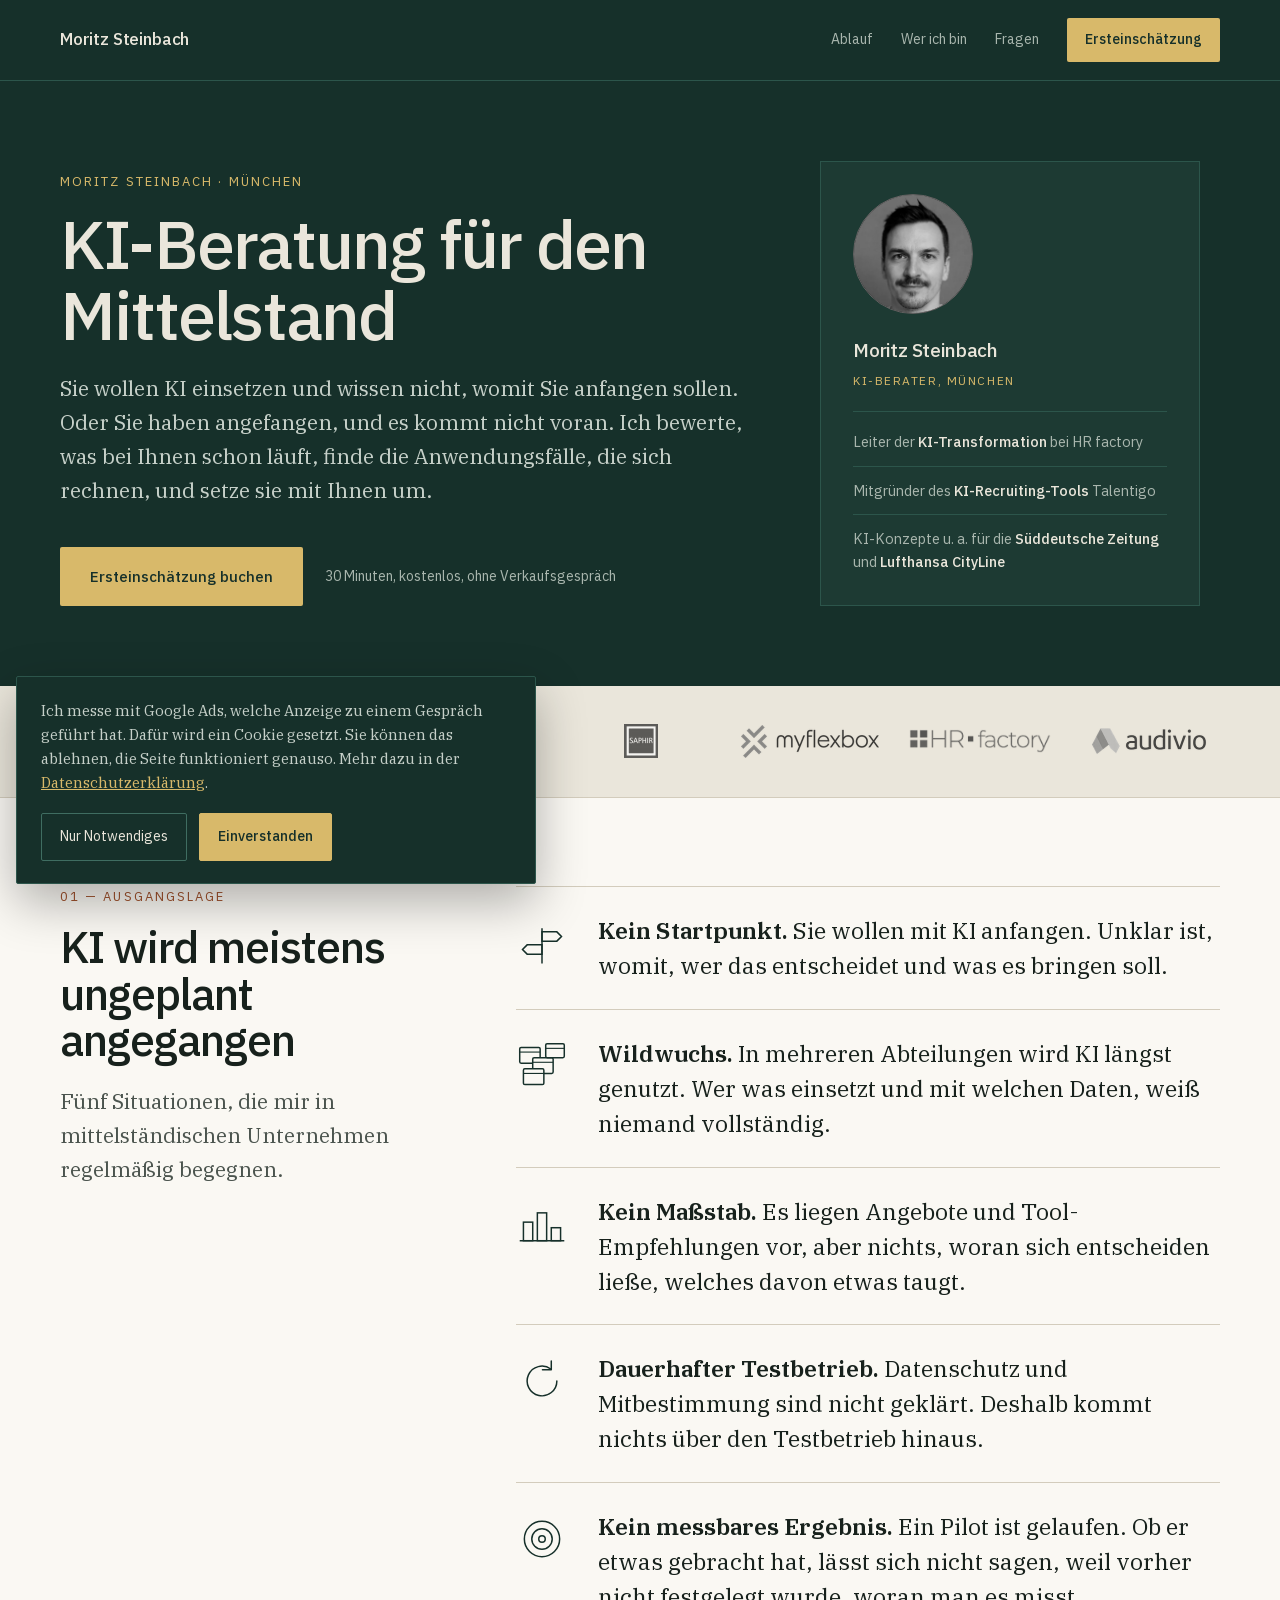
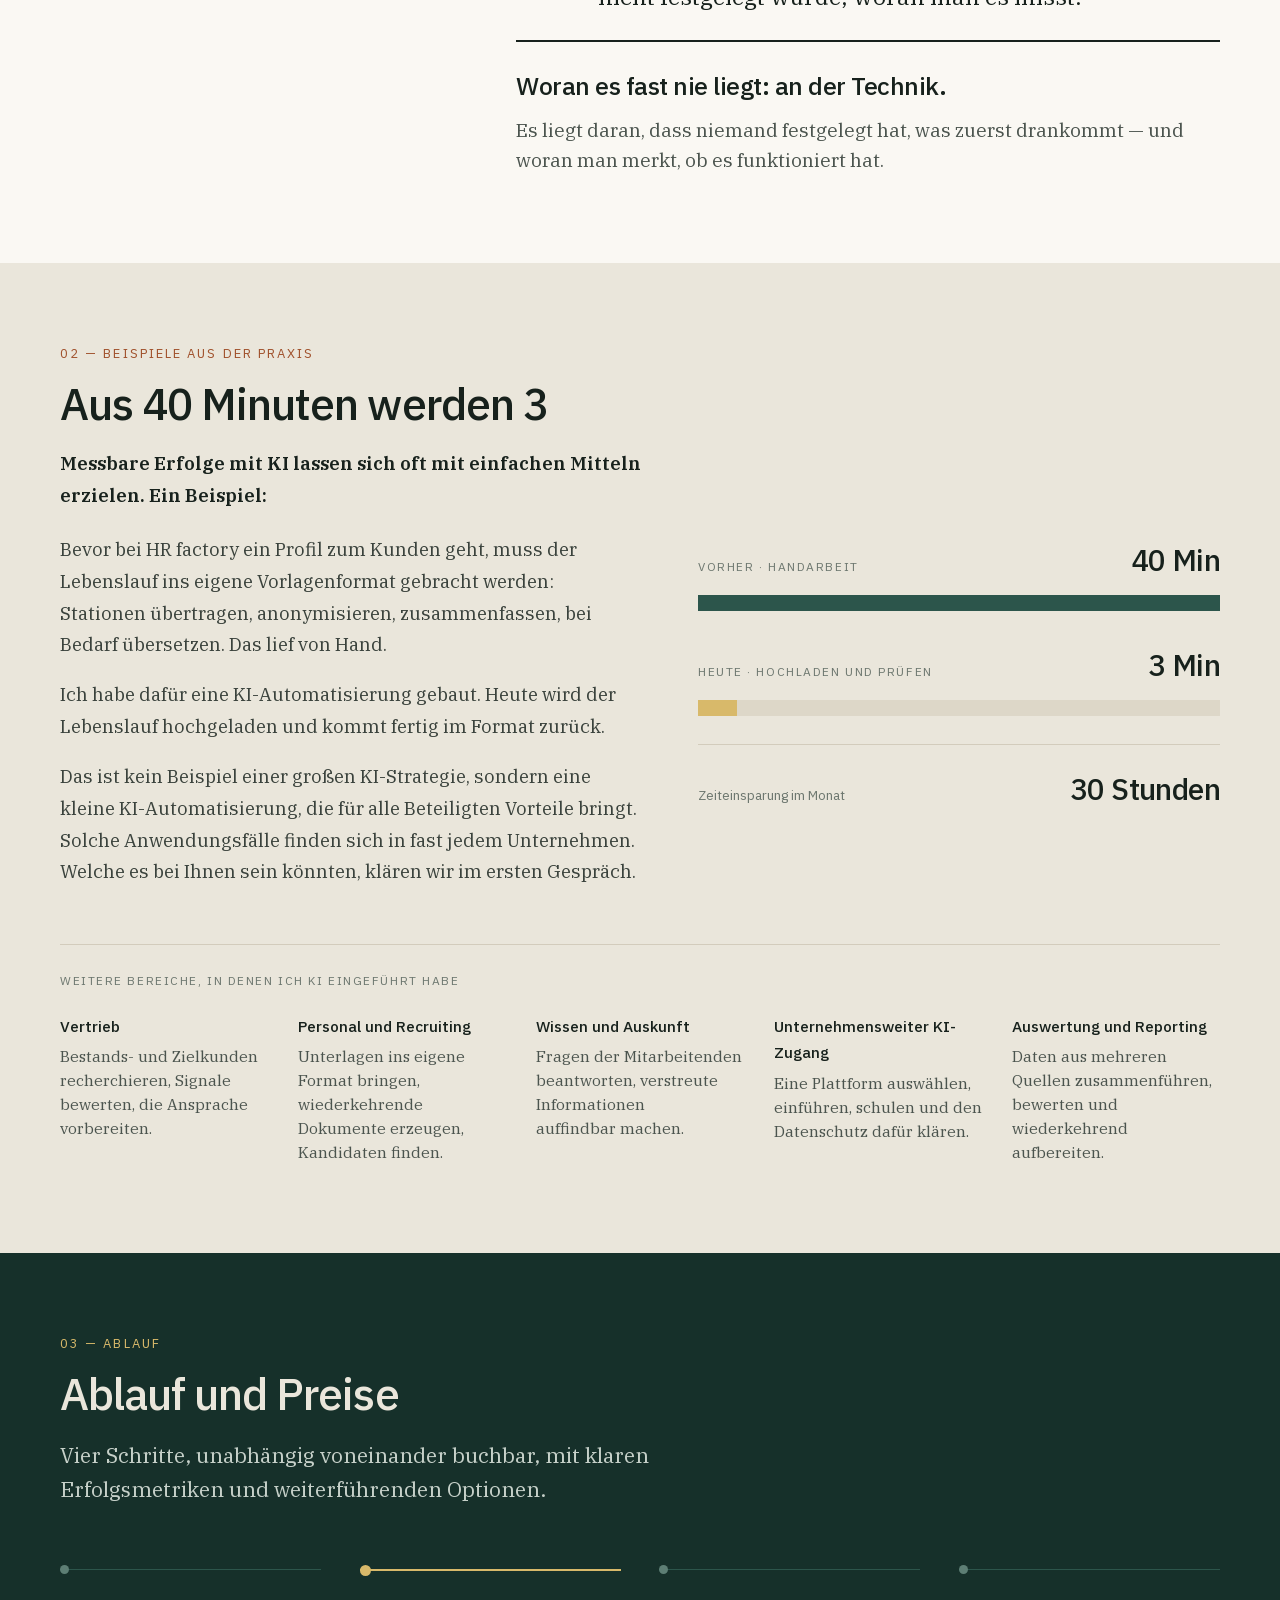
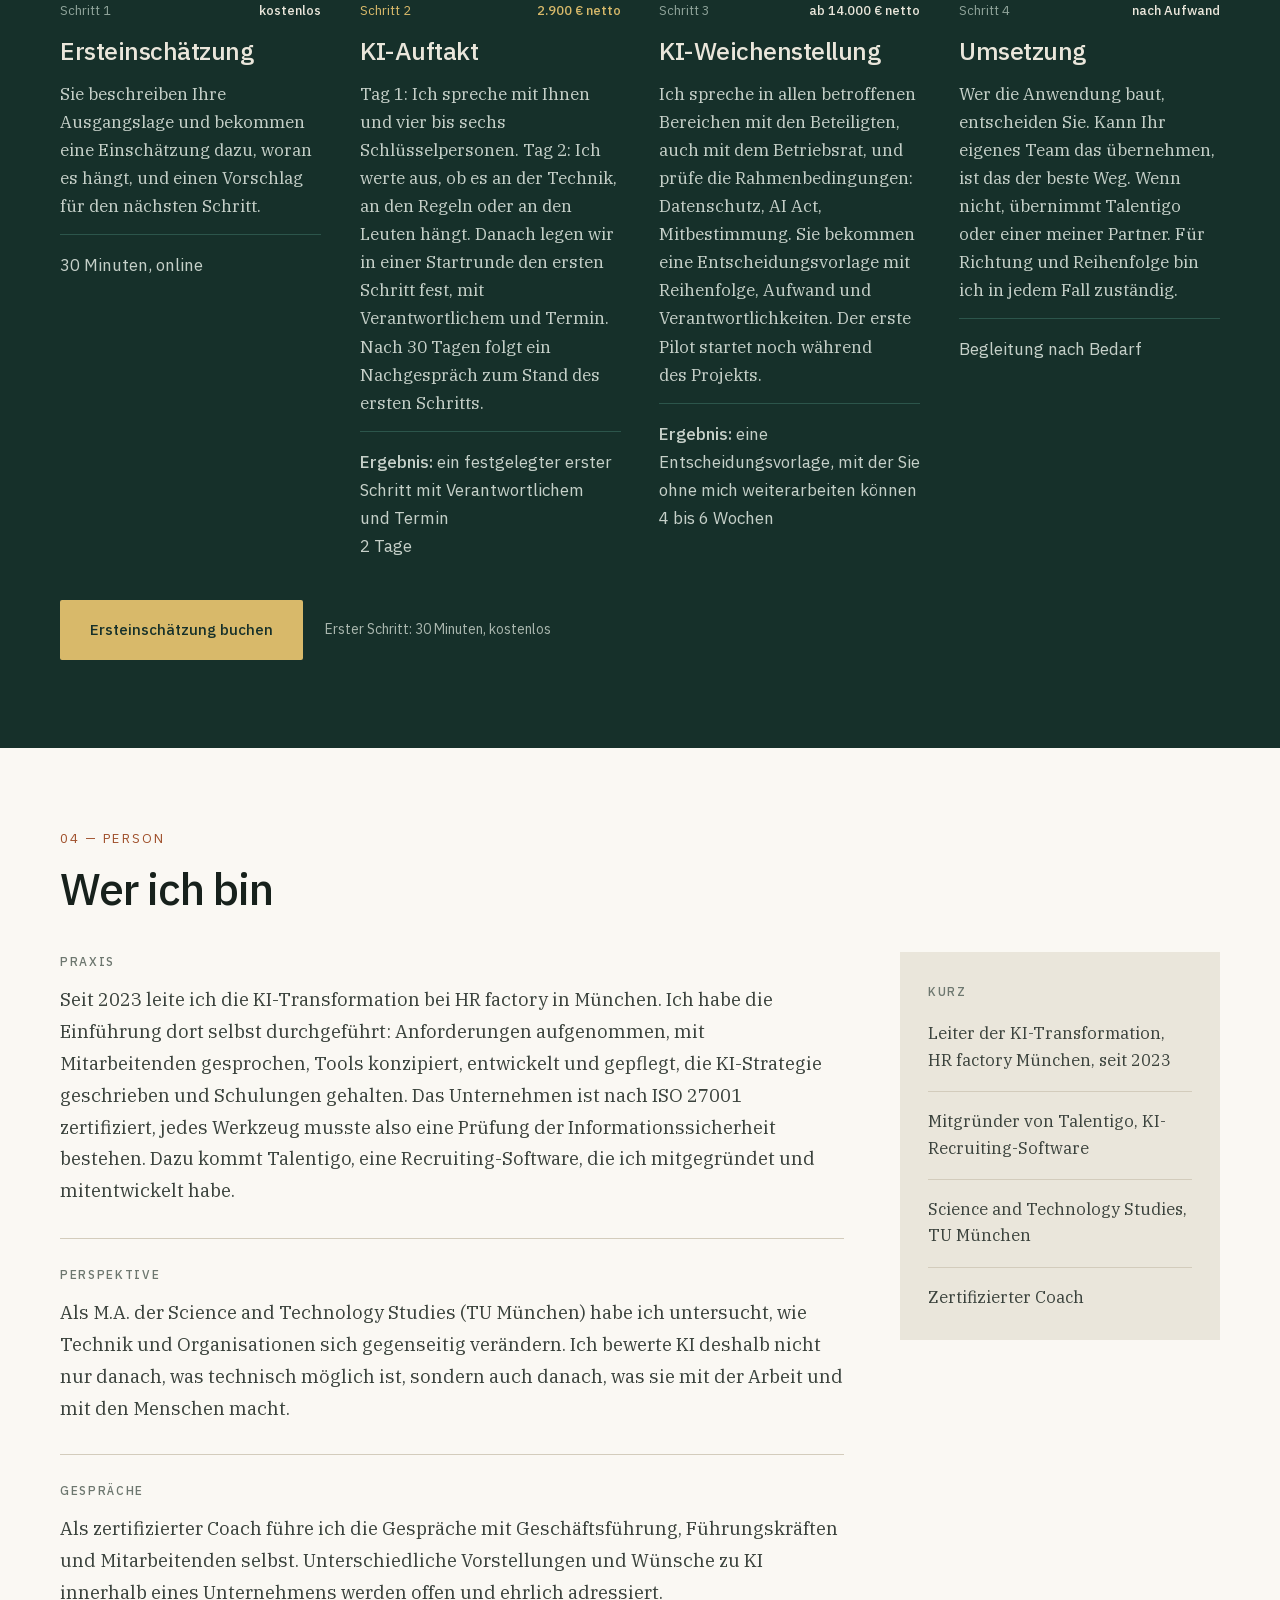
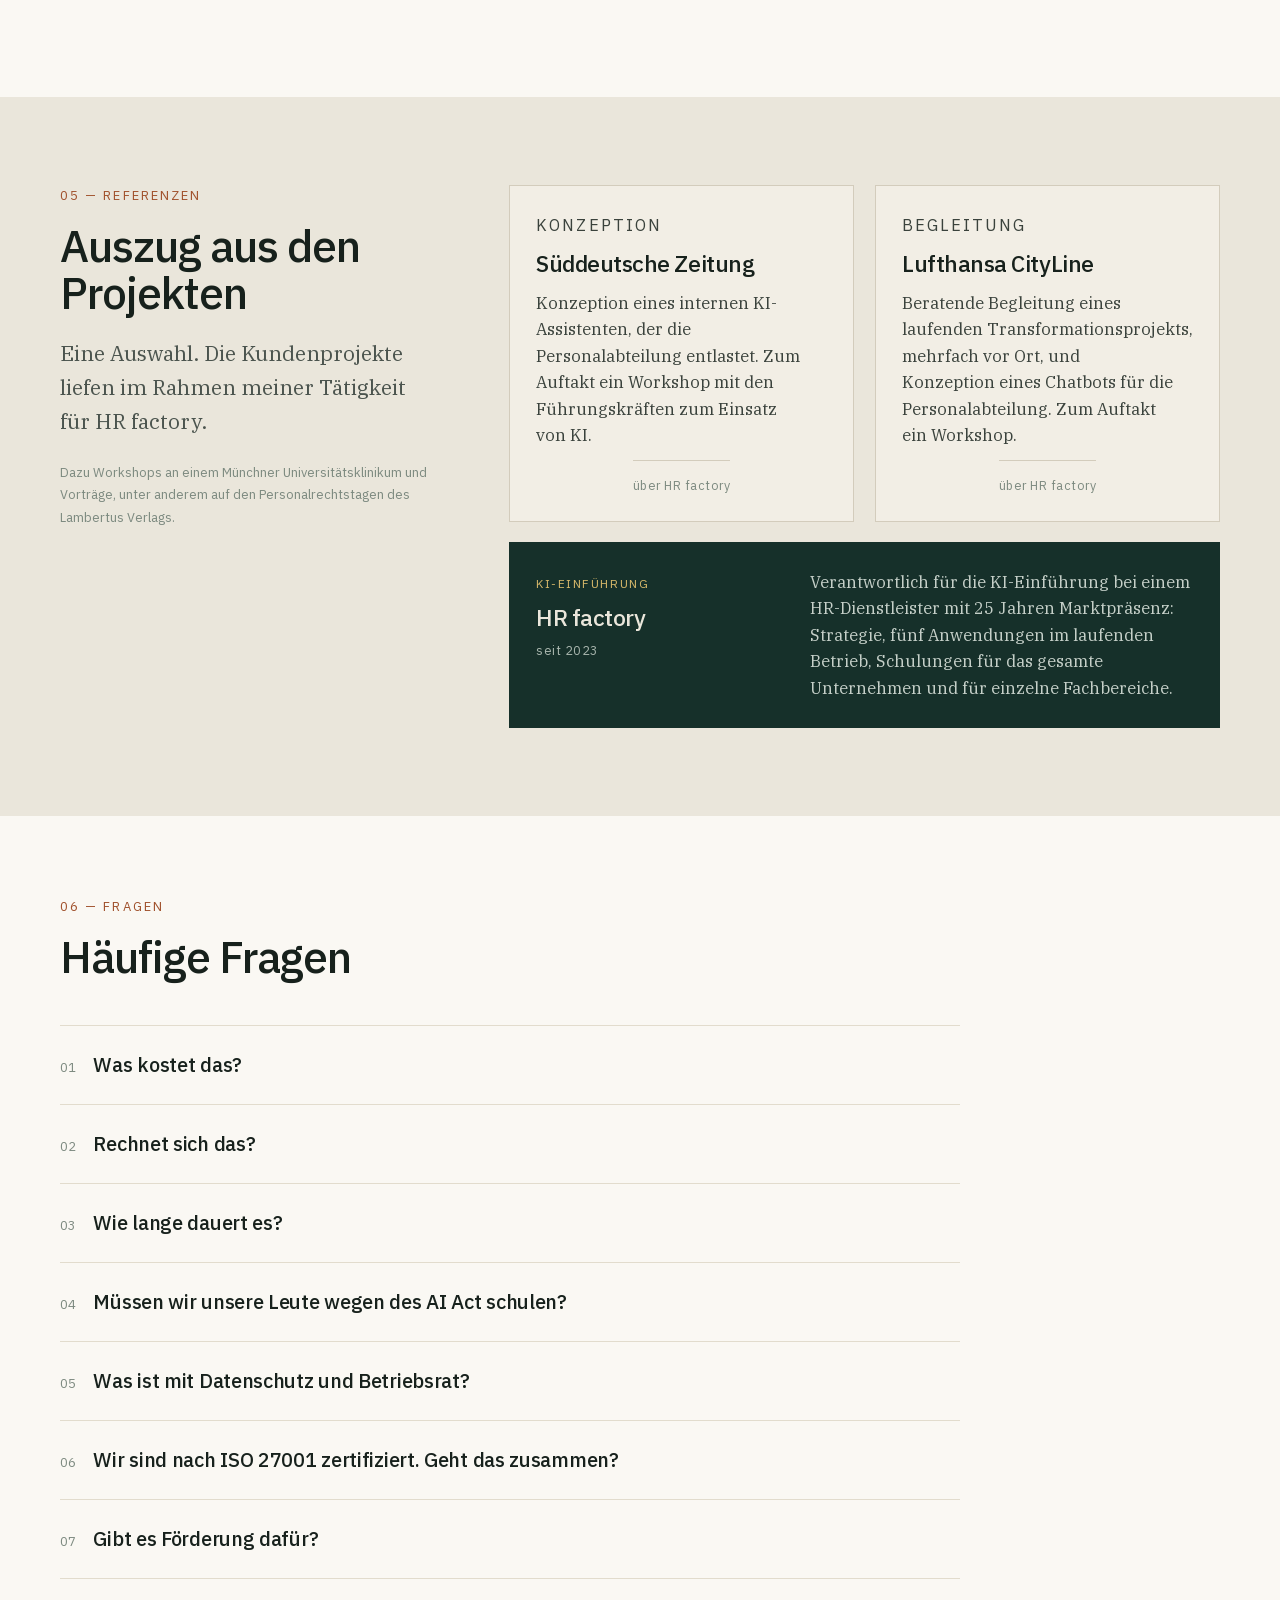
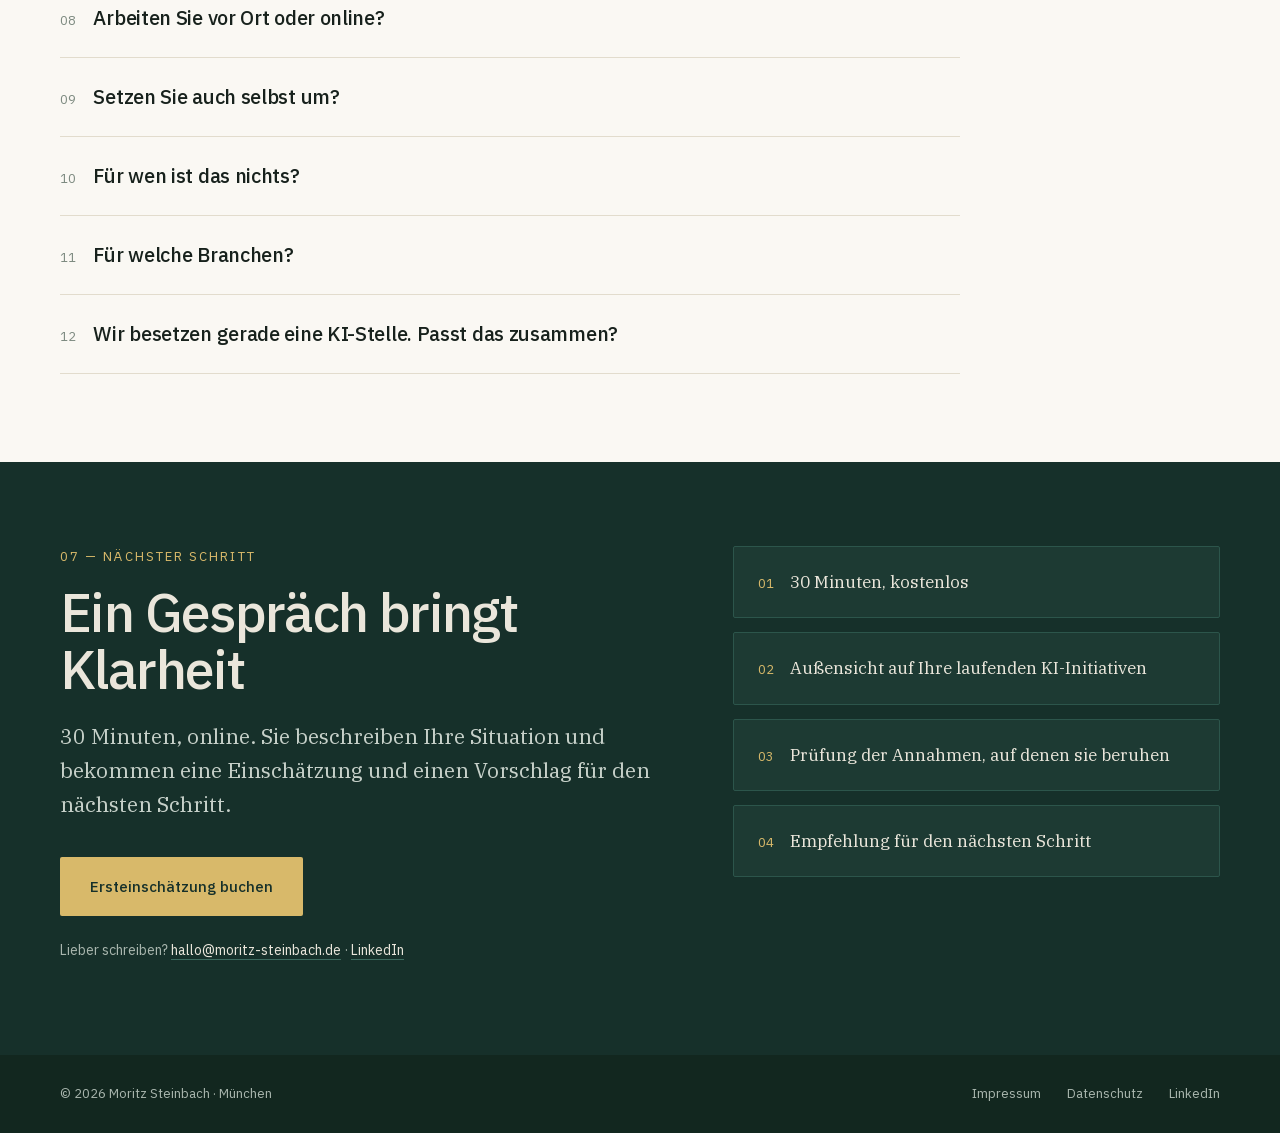
==== commit 3d929ec1: "Google-Ads-Messung scharf schalten Conversion-ID und die beiden Labels aus dem Konto eingetragen. Ab" ====
--- a/index.html
+++ b/index.html
@@ -470,7 +470,7 @@
 </script>
 
 <script src="js/reveal.js?v=1" defer></script>
-<script src="js/site.js?v=4"></script>
+<script src="js/site.js?v=6"></script>
 
 </body>
 </html>
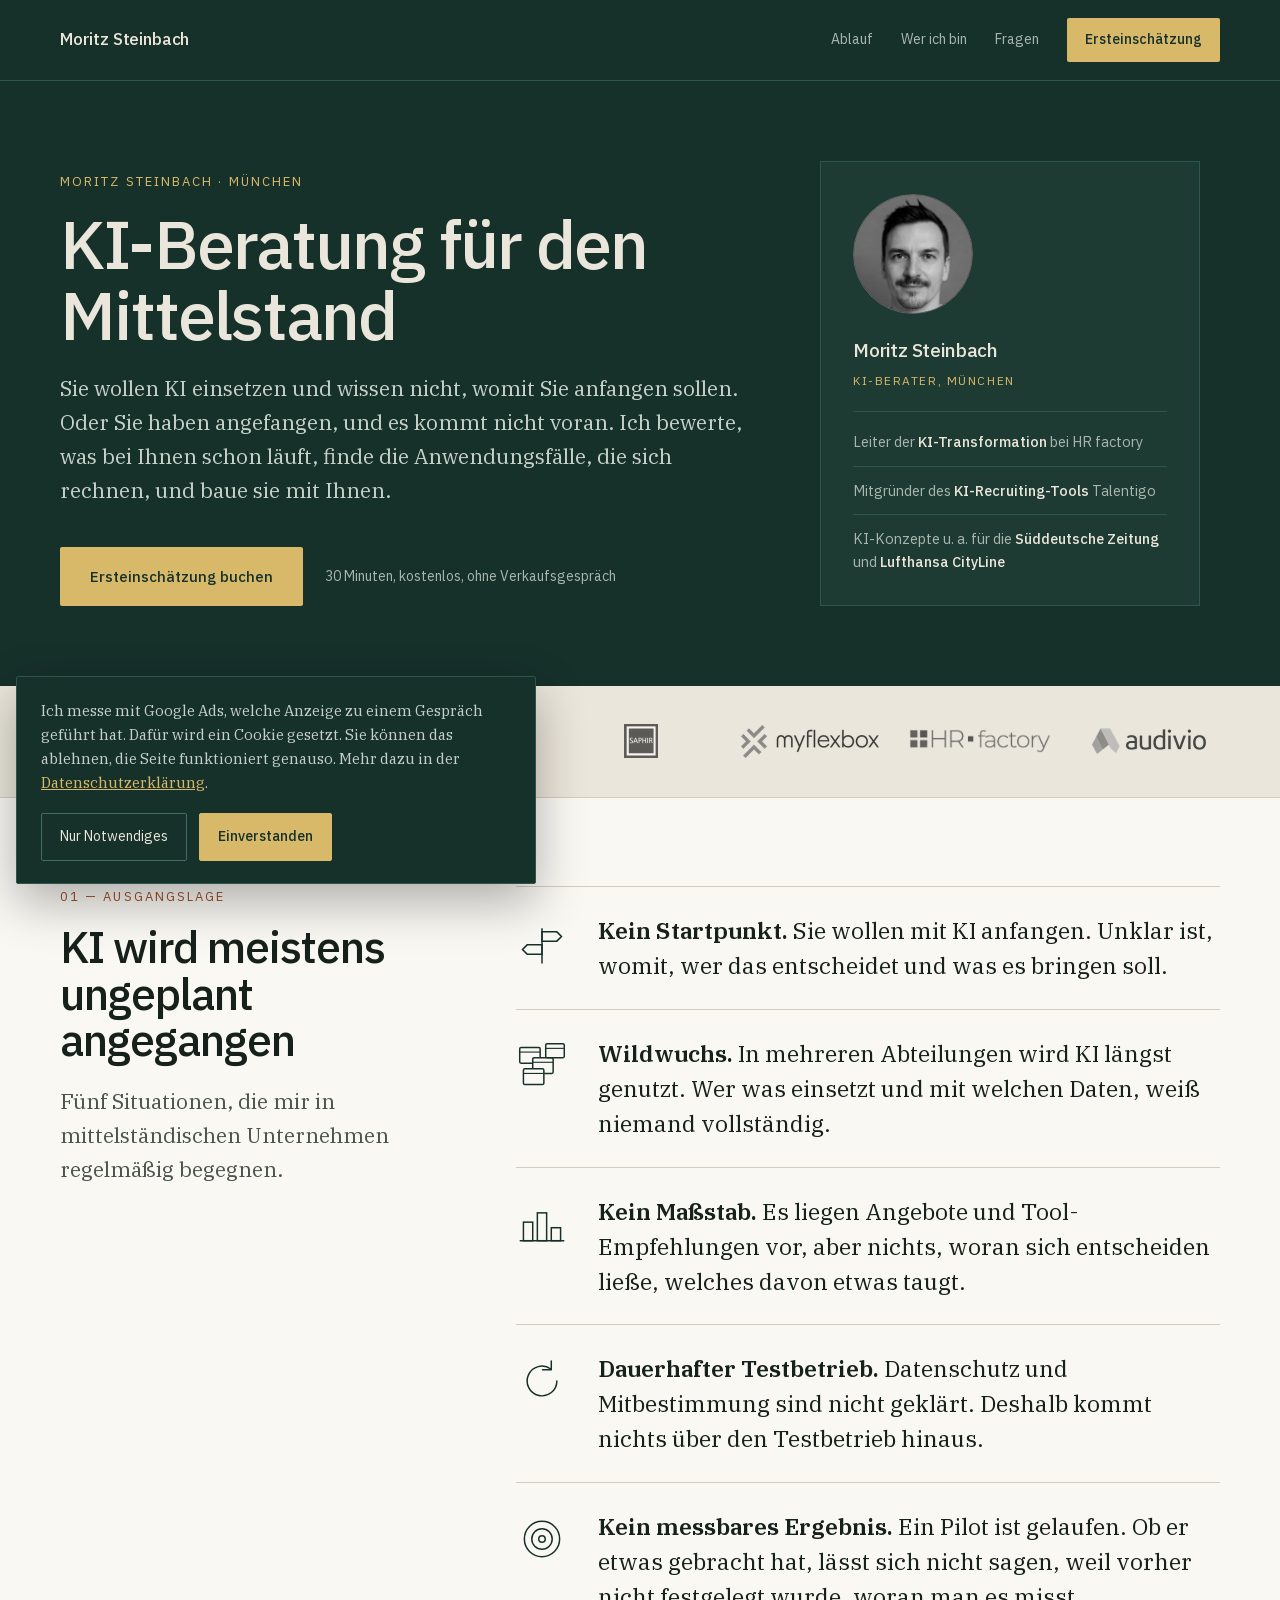
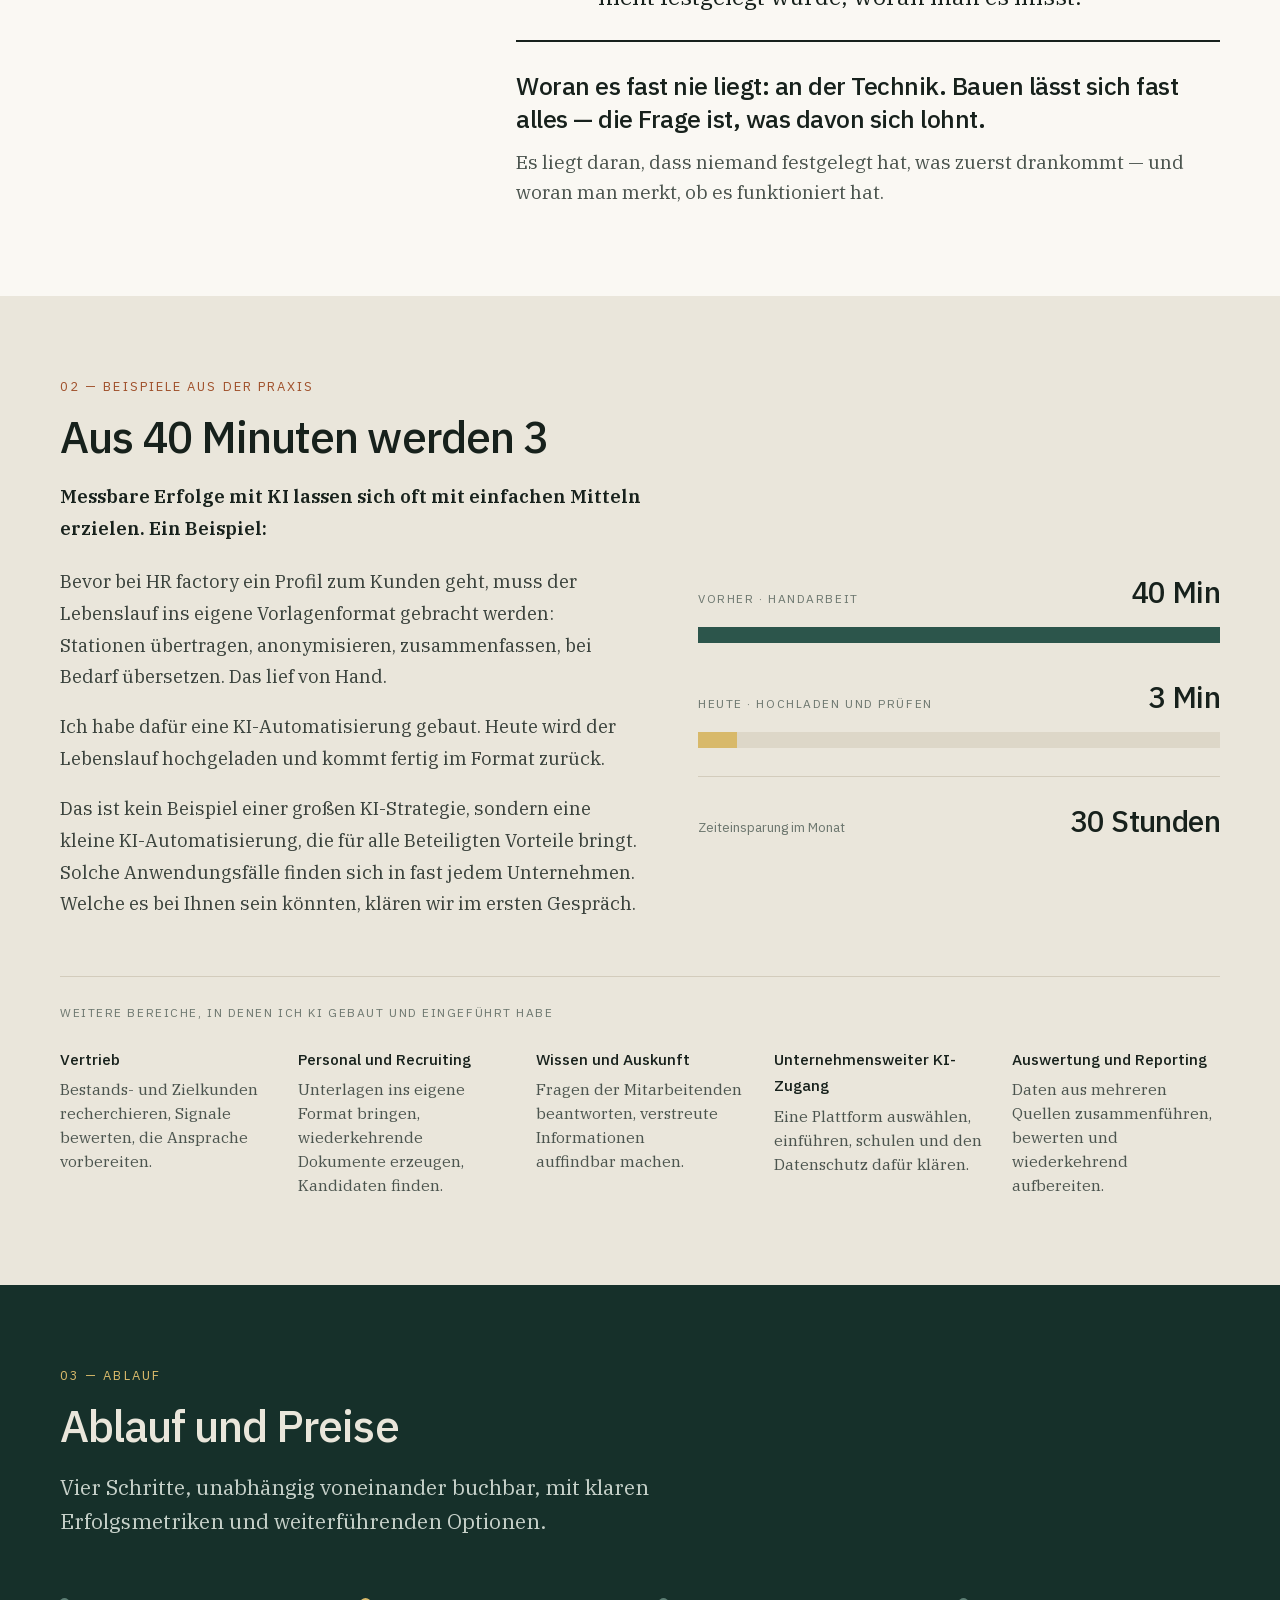
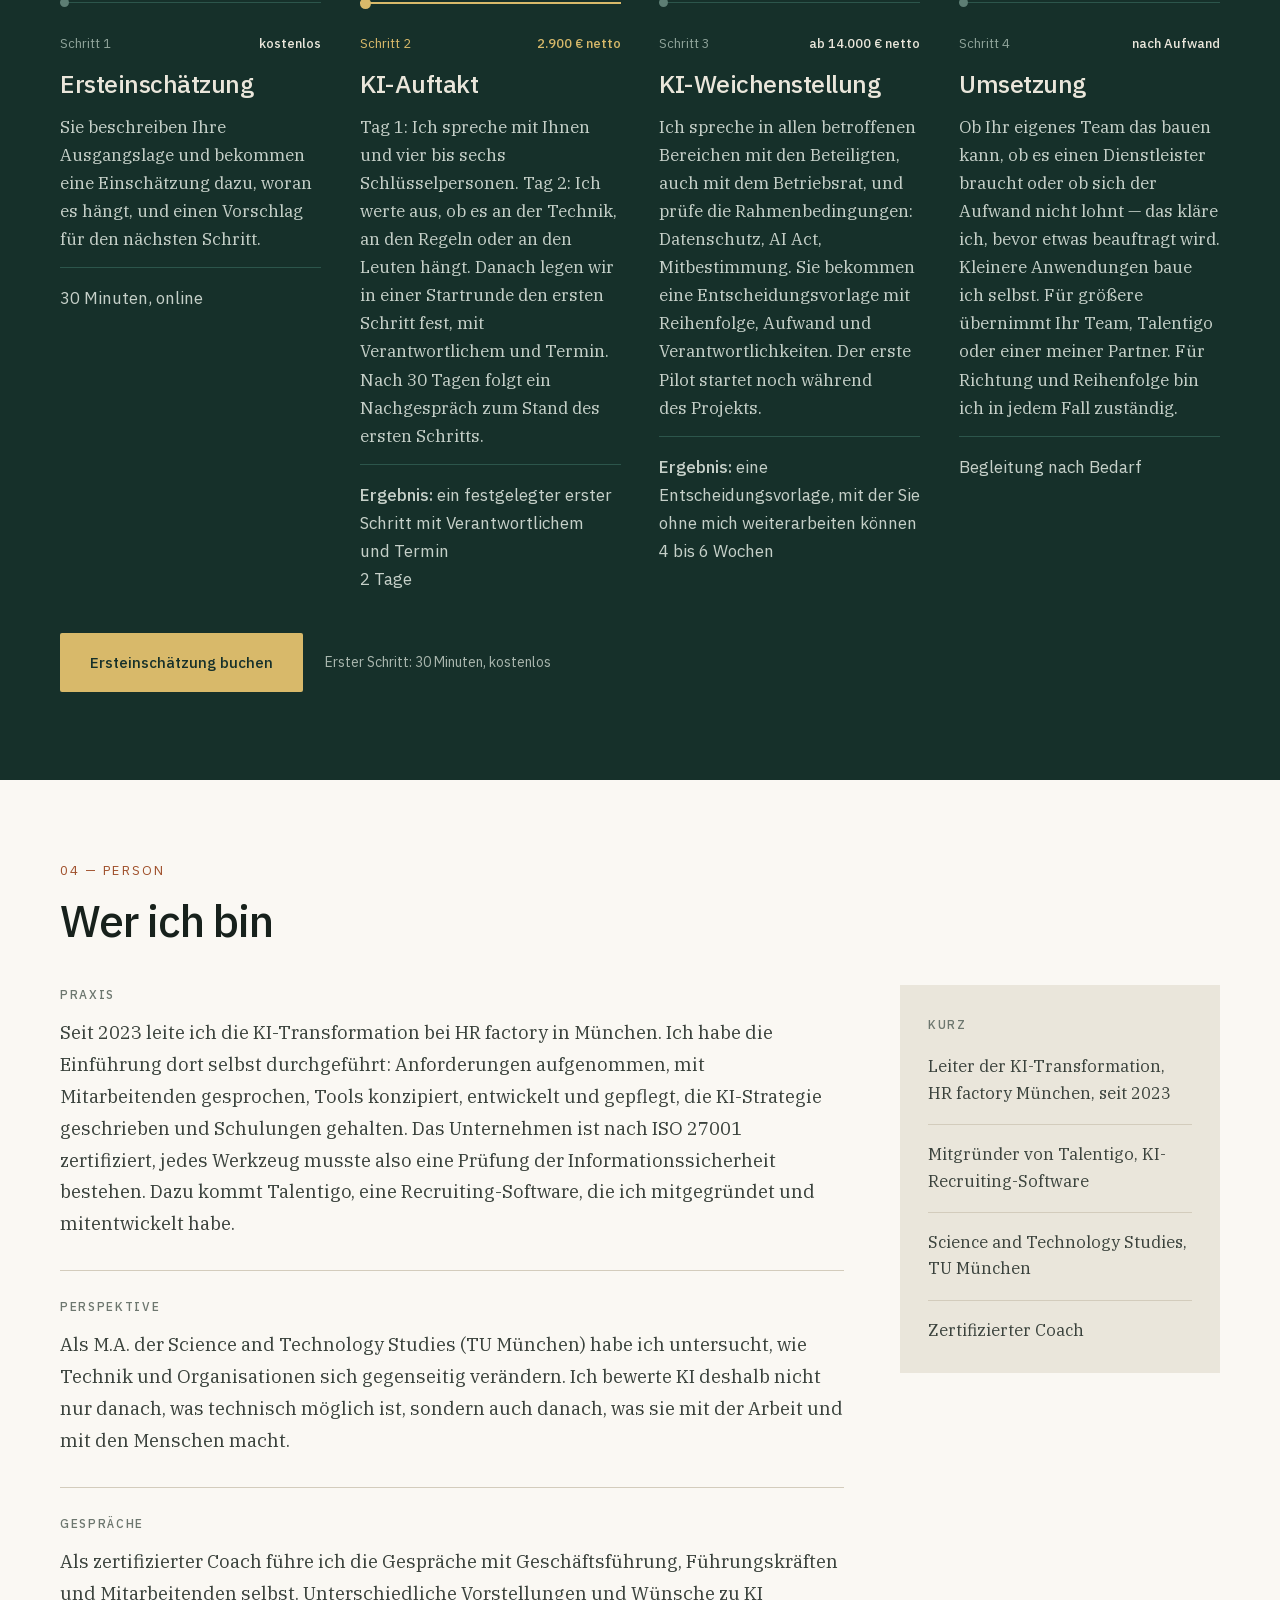
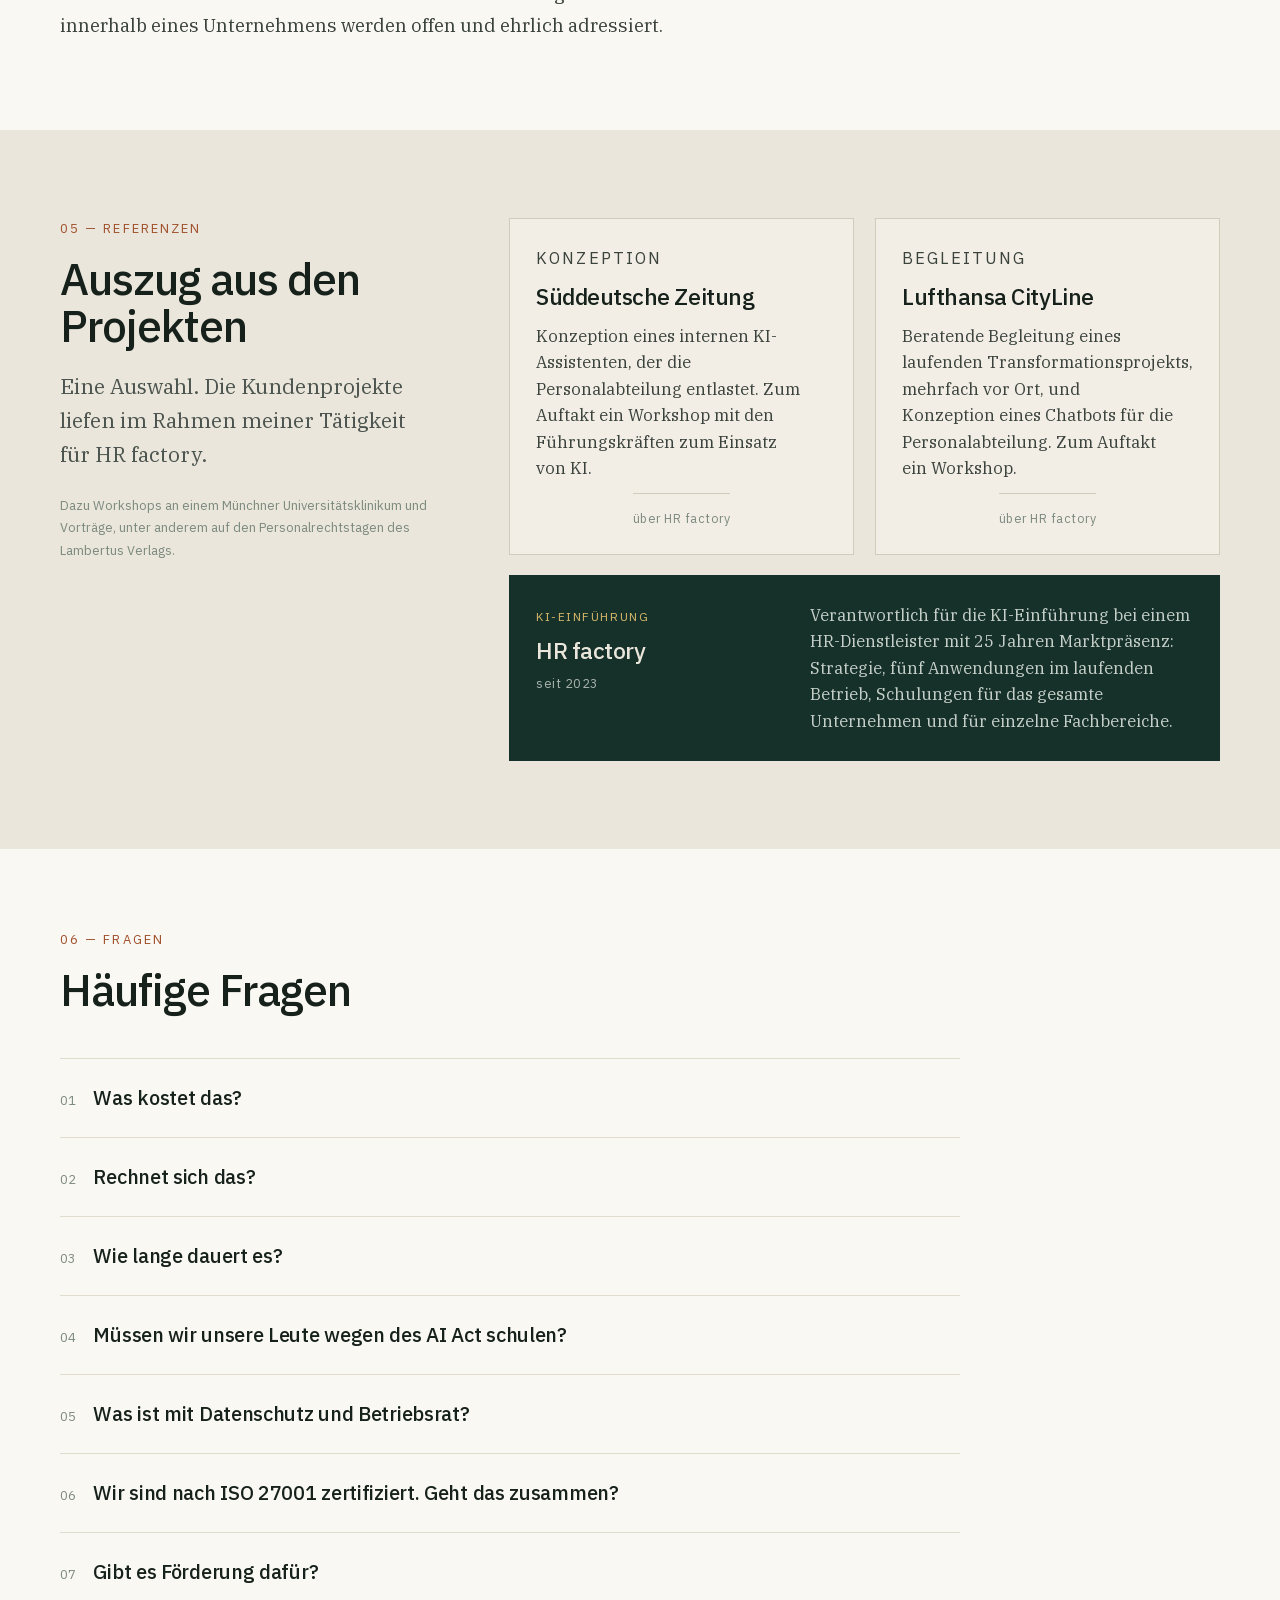
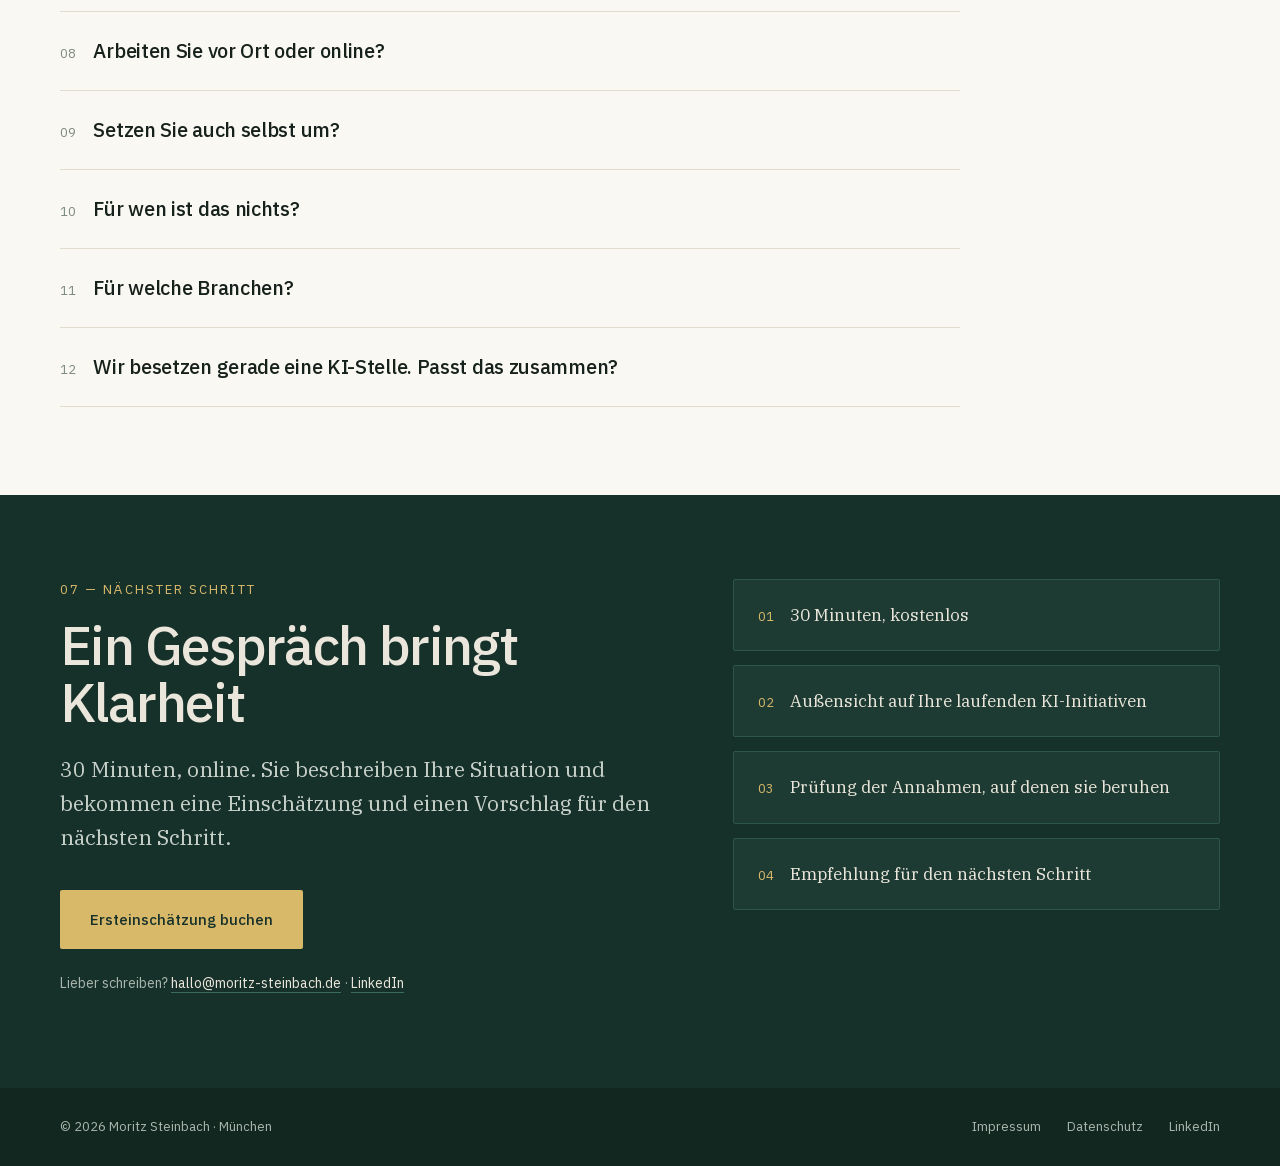
==== commit 3843f7e1: "Technische Umsetzungskompetenz frueher sichtbar machen - Hero: "baue sie mit Ihnen" statt "setze sie" ====
--- a/index.html
+++ b/index.html
@@ -38,7 +38,7 @@
       <div class="hero-text">
         <p class="eyebrow">Moritz Steinbach · München</p>
         <h1>KI-Beratung für den Mittelstand</h1>
-        <p class="lead">Sie wollen KI einsetzen und wissen nicht, womit Sie anfangen sollen. Oder Sie haben angefangen, und es kommt nicht voran. Ich bewerte, was bei Ihnen schon läuft, finde die Anwendungsfälle, die sich rechnen, und setze sie mit Ihnen um.</p>
+        <p class="lead">Sie wollen KI einsetzen und wissen nicht, womit Sie anfangen sollen. Oder Sie haben angefangen, und es kommt nicht voran. Ich bewerte, was bei Ihnen schon läuft, finde die Anwendungsfälle, die sich rechnen, und baue sie mit Ihnen.</p>
         <div class="cta-row">
           <a class="btn" href="https://calendly.com/hallo-moritz-steinbach/30min" data-cal>Ersteinschätzung buchen</a>
           <span class="cta-note">30 Minuten, kostenlos, ohne Verkaufsgespräch</span>
@@ -108,7 +108,7 @@
           <p><b>Kein messbares Ergebnis.</b> Ein Pilot ist gelaufen. Ob er etwas gebracht hat, lässt sich nicht sagen, weil vorher nicht festgelegt wurde, woran man es misst.</p>
         </div>
           <div class="these">
-            <p class="these-kopf">Woran es fast nie liegt: an der Technik.</p>
+            <p class="these-kopf">Woran es fast nie liegt: an der Technik. Bauen lässt sich fast alles — die Frage ist, was davon sich lohnt.</p>
             <p>Es liegt daran, dass niemand festgelegt hat, was zuerst drankommt — und woran man merkt, ob es funktioniert hat.</p>
           </div>
         </div>
@@ -143,7 +143,7 @@
         </figure>
       </div>
       <div class="auch">
-        <p class="auch-label">Weitere Bereiche, in denen ich KI eingeführt habe</p>
+        <p class="auch-label">Weitere Bereiche, in denen ich KI gebaut und eingeführt habe</p>
         <div class="auch-liste">
           <div><p class="auch-name">Vertrieb</p><p>Bestands- und Zielkunden recherchieren, Signale bewerten, die Ansprache vorbereiten.</p></div>
           <div><p class="auch-name">Personal und Recruiting</p><p>Unterlagen ins eigene Format bringen, wiederkehrende Dokumente erzeugen, Kandidaten finden.</p></div>
@@ -185,7 +185,7 @@
         <article class="ax">
           <div class="ax-top"><span>Schritt 4</span><b>nach Aufwand</b></div>
           <h3 lang="de">Umsetzung</h3>
-          <p>Wer die Anwendung baut, entscheiden Sie. Kann Ihr eigenes Team das übernehmen, ist das der beste Weg. Wenn nicht, übernimmt Talentigo oder einer meiner Partner. Für Richtung und Reihenfolge bin ich in jedem Fall zuständig.</p>
+          <p>Ob Ihr eigenes Team das bauen kann, ob es einen Dienstleister braucht oder ob sich der Aufwand nicht lohnt — das kläre ich, bevor etwas beauftragt wird. Kleinere Anwendungen baue ich selbst. Für größere übernimmt Ihr Team, Talentigo oder einer meiner Partner. Für Richtung und Reihenfolge bin ich in jedem Fall zuständig.</p>
           <p class="ax-foot">Begleitung nach Bedarf</p>
         </article>
       </div>
@@ -470,7 +470,7 @@
 </script>
 
 <script src="js/reveal.js?v=1" defer></script>
-<script src="js/site.js?v=6"></script>
+<script src="js/site.js?v=7"></script>
 
 </body>
 </html>
